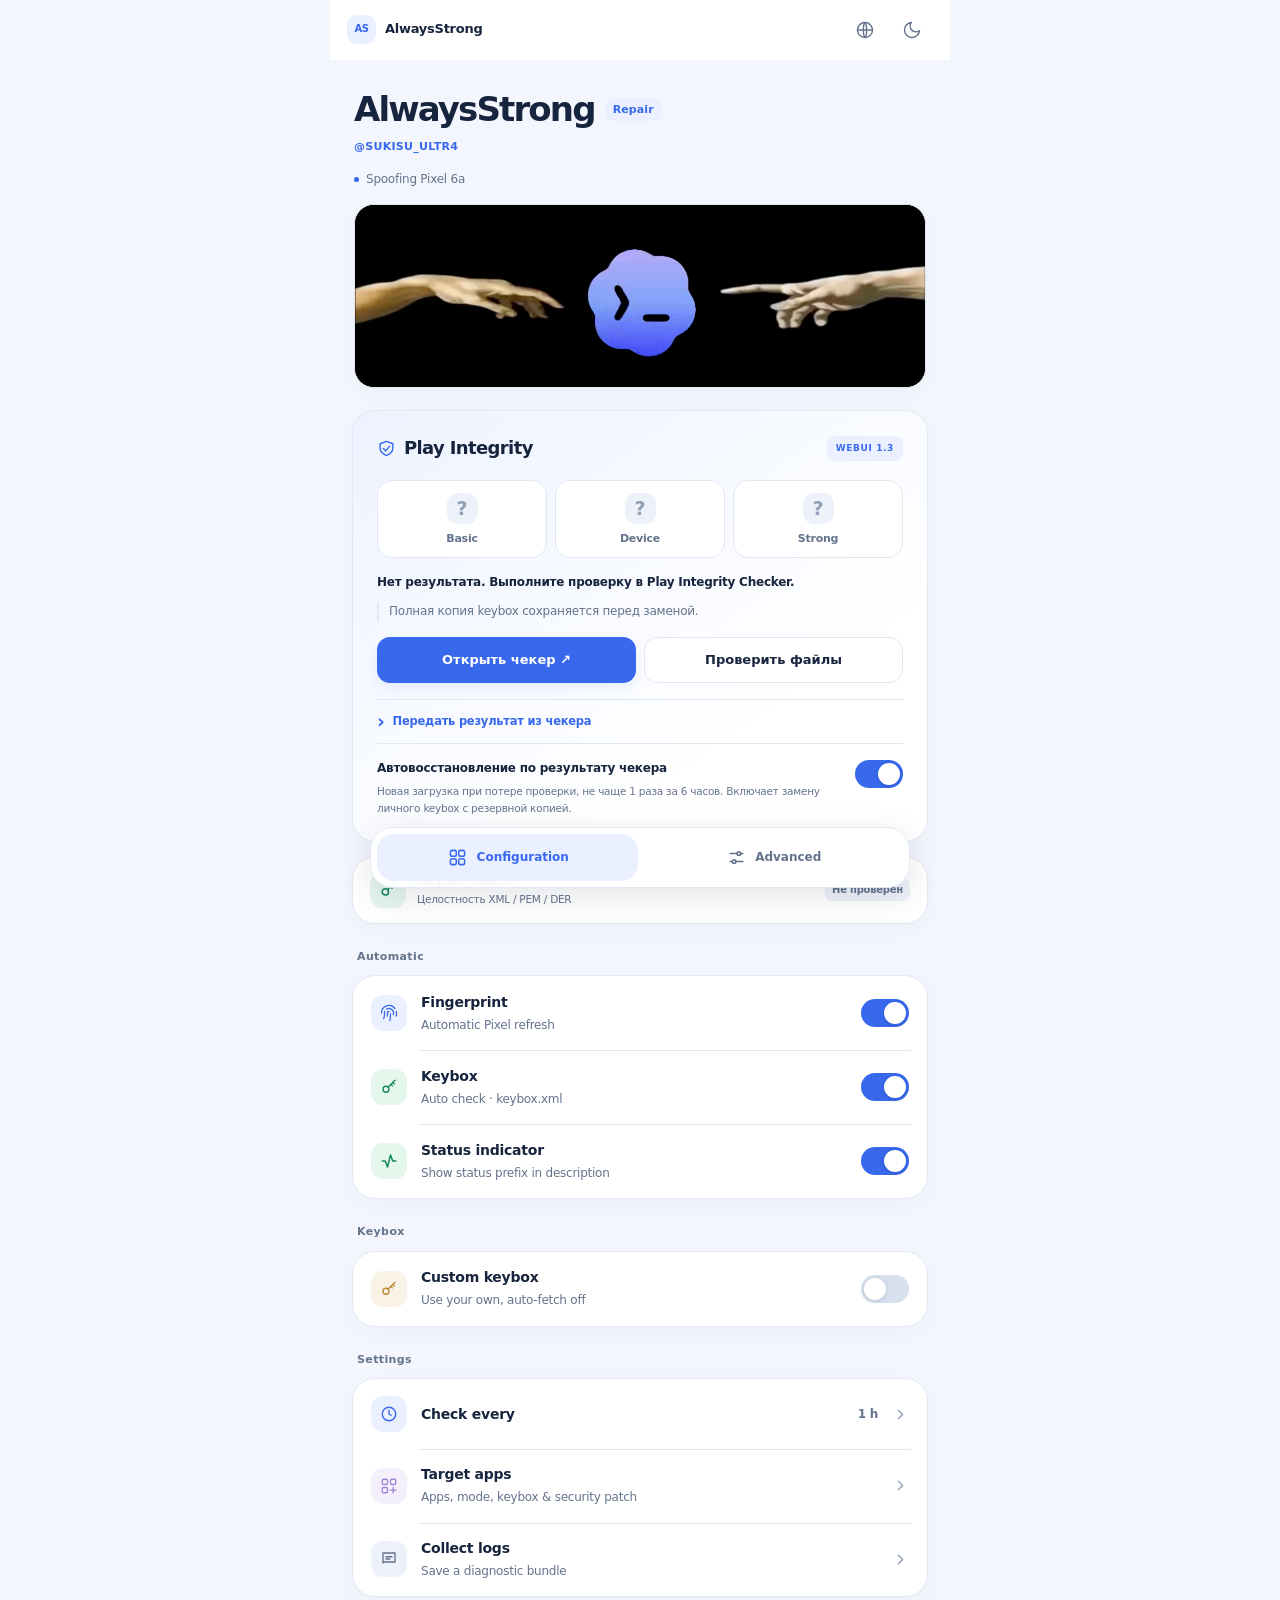
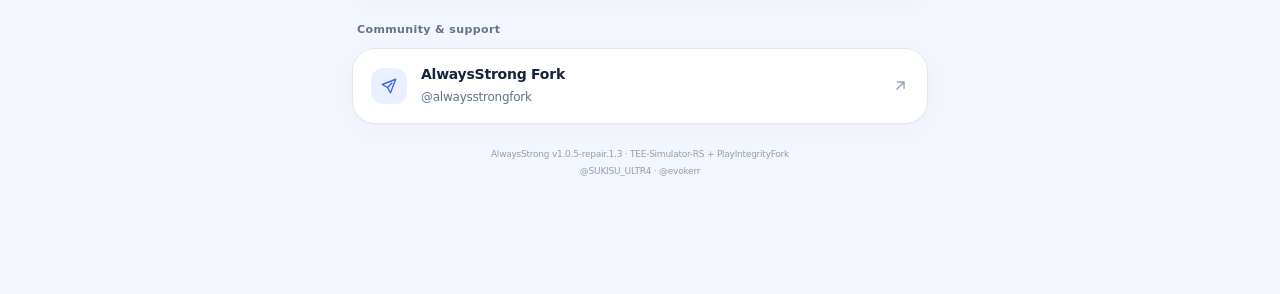
==== module/webroot/index.html @ 0c767e05 "Import AlwaysStrongFork Repair 1.3 sources and add tested Magisk build workflow" ====
<!doctype html>
<html lang="en">
<head>
<meta charset="utf-8">
<meta name="viewport" content="width=device-width,initial-scale=1,viewport-fit=cover">
<meta name="color-scheme" content="dark light">
<title>AlwaysStrong</title>
<link rel="icon" href="data:,">
<meta name="theme-color" content="#0b1120">
<link rel="stylesheet" href="app.css">
</head>
<body>
<div class="app">
  <div class="bar" id="bar">
    <div class="t">AlwaysStrong</div>
    <button class="ib" id="langBtn" aria-label="Language"><svg viewBox="0 0 24 24" fill="none" stroke="currentColor" stroke-width="1.7" stroke-linecap="round" stroke-linejoin="round"><circle cx="12" cy="12" r="9"/><path d="M3 12h18M12 3c2.6 2.7 2.6 15.3 0 18M12 3c-2.6 2.7-2.6 15.3 0 18"/></svg></button>
    <button class="ib" id="themeBtn" aria-label="Theme"><svg id="themeIcon" viewBox="0 0 24 24" fill="none" stroke="currentColor" stroke-width="1.7" stroke-linecap="round" stroke-linejoin="round"><path d="M21 12.8A9 9 0 1 1 11.2 3 7 7 0 0 0 21 12.8z"/></svg></button>
  </div>

  <div class="hero">
    <div class="hero-heading"><div class="hero-title">
      <h1>AlwaysStrong <span class="edition">Repair</span></h1>
      <p class="fork-credit">@SUKISU_ULTR4</p>
    </div></div>
    <p class="sub"><span id="heroState">Spoofing Pixel 6a</span></p>
    <div class="hero-banner">
      <video id="forkBanner" loop muted playsinline preload="metadata" poster="banner.png" aria-label="AlwaysStrong banner"><source src="banner.mp4" type="video/mp4"></video>
      <img class="banner-still" src="banner.png" width="1072" height="576" alt="AlwaysStrong banner">
    </div>
  </div>

  <div class="scroll">

    <section id="pgMain">
      <div class="grp"><div class="card repair-panel">
        <div class="repair-heading"><span class="panel-title"><svg viewBox="0 0 24 24" fill="none" stroke="currentColor" stroke-width="1.8" stroke-linecap="round" stroke-linejoin="round"><path d="m12 3 8 3v6c0 5-8 9-8 9s-8-4-8-9V6Z"/><path d="m8 12 3 3 5-6"/></svg>Play Integrity</span><span class="repair-tag">WEBUI 1.3</span></div>
        <div class="verdict-grid" aria-live="polite">
          <div class="verdict-pill" id="vBasic"><b>?</b>Basic</div>
          <div class="verdict-pill" id="vDevice"><b>?</b>Device</div>
          <div class="verdict-pill" id="vStrong"><b>?</b>Strong</div>
        </div>
        <p class="repair-note" id="verdictInfo">Нет результата. Выполните проверку в Play Integrity Checker.</p>
        <p class="repair-note" id="repairInfo">Полная копия keybox сохраняется перед заменой.</p>
        <div class="repair-actions"><button type="button" id="launchChecker">Открыть чекер ↗</button><button type="button" class="secondary" id="repairLocal">Проверить файлы</button></div>
        <details><summary>Передать результат из чекера</summary>
          <p class="repair-note">После проверки: меню ⋮ → JSON response → Copy JSON. Вставьте свежий ответ ниже. Автоматический экспорт из этого приложения не предусмотрен.</p>
          <textarea id="verdictJson" aria-label="JSON результата Play Integrity" placeholder='{"requestDetails": …, "deviceIntegrity": …}' spellcheck="false" maxlength="65536"></textarea>
          <div class="repair-actions"><button type="button" id="importVerdict">Применить результат</button></div>
        </details>
        <div class="repair-switch"><span>Автовосстановление по результату чекера<small>Новая загрузка при потере проверки, не чаще 1 раза за 6 часов. Включает замену личного keybox с резервной копией.</small></span><label class="sw"><input type="checkbox" id="autoRepairSw" checked><span class="sl"></span></label></div>
      </div></div>

      <div class="grp"><div class="card statusbar">
        <span class="sk"><svg viewBox="0 0 24 24" fill="none" stroke="currentColor" stroke-width="1.9" stroke-linecap="round" stroke-linejoin="round"><circle cx="8" cy="15" r="4"/><path d="M10.8 12.2 20 3"/><path d="m17 6 2 2"/><path d="m14.5 8.5 2 2"/></svg></span>
        <span class="lab"><span data-i="status">Keybox status</span><small>Device verdict not checked</small></span>
        <span class="sp"></span>
        <span class="checks" title="File completeness only. Device verdict not checked.">Not checked</span>
      </div></div>

      <div class="grp"><div class="lbl" data-i="sec_auto">Automatic</div><div class="card">
        <div class="row" data-k="fingerprint pixel refresh">
          <div class="ic blue"><svg viewBox="0 0 24 24" fill="none" stroke="currentColor" stroke-width="1.7" stroke-linecap="round" stroke-linejoin="round"><path d="M2 12a10 10 0 0 1 18-6"/><path d="M5 19.5C5.5 18 6 15 6 12a6 6 0 0 1 .34-2"/><path d="M9 6.8a6 6 0 0 1 9 5.2v2"/><path d="M14 13.1c0 2.4 0 6.4-1 8.9"/><path d="M12 10a2 2 0 0 0-2 2c0 1-.1 2.5-.26 4"/><path d="M21.8 16c.2-2 .13-5.35 0-6"/></svg></div>
          <div class="txt"><div class="h" data-i="fp_t">Fingerprint</div><div class="s" data-i="fp_s">Automatic Pixel refresh</div></div>
          <label class="sw"><input type="checkbox" checked><span class="sl"></span></label>
        </div>
        <div class="row" data-k="keybox auto check">
          <div class="ic teal"><svg viewBox="0 0 24 24" fill="none" stroke="currentColor" stroke-width="1.8" stroke-linecap="round" stroke-linejoin="round"><circle cx="8" cy="15" r="4"/><path d="M10.8 12.2 20 3"/><path d="m17 6 2 2"/><path d="m14.5 8.5 2 2"/></svg></div>
          <div class="txt"><div class="h" data-i="kb_t">Keybox</div><div class="s">Auto check · evokerrkey.xml</div></div>
          <label class="sw"><input type="checkbox" checked><span class="sl"></span></label>
        </div>
        <div class="row" data-k="status indicator prefix">
          <div class="ic green"><svg viewBox="0 0 24 24" fill="none" stroke="currentColor" stroke-width="2" stroke-linecap="round" stroke-linejoin="round"><path d="M3 12h4l3 8 4-16 3 8h4"/></svg></div>
          <div class="txt"><div class="h" data-i="ind_t">Status indicator</div><div class="s" data-i="ind_s">Show status prefix in description</div></div>
          <label class="sw"><input type="checkbox" checked><span class="sl"></span></label>
        </div>
      </div></div>

      <div class="grp"><div class="lbl" data-i="pak_keybox">Keybox</div><div class="card">
        <div class="row" data-k="custom keybox own">
          <div class="ic orange"><svg viewBox="0 0 24 24" fill="none" stroke="currentColor" stroke-width="1.8" stroke-linecap="round" stroke-linejoin="round"><circle cx="8" cy="15" r="4"/><path d="M10.8 12.2 20 3"/><path d="m17 6 2 2"/><path d="m14.5 8.5 2 2"/></svg></div>
          <div class="txt"><div class="h" data-i="ck_t">Custom keybox</div><div class="s" data-i="ck_s">Use your own, auto-fetch off</div></div>
          <label class="sw"><input type="checkbox" id="ckSw"><span class="sl"></span></label>
        </div>
        <div class="row tap" id="ckPick" data-k="select keybox file" data-toast="Pick a keybox file">
          <div class="ic orange"><svg viewBox="0 0 24 24" fill="none" stroke="currentColor" stroke-width="1.8" stroke-linecap="round" stroke-linejoin="round"><path d="M4 7a2 2 0 0 1 2-2h4l2 2h6a2 2 0 0 1 2 2v8a2 2 0 0 1-2 2H6a2 2 0 0 1-2-2z"/></svg></div>
          <div class="txt"><div class="h" data-i="ck_pick">Select keybox file</div><div class="s" data-i="ck_none">No file selected</div></div>
          <button class="rowdel" id="ckDel" hidden aria-label="Remove keybox"><svg viewBox="0 0 24 24" fill="none" stroke="currentColor" stroke-width="1.8" stroke-linecap="round" stroke-linejoin="round"><path d="M4 7h16M10 11v6M14 11v6M6 7l1 13a1 1 0 0 0 1 1h8a1 1 0 0 0 1-1l1-13M9 7V4a1 1 0 0 1 1-1h4a1 1 0 0 1 1 1v3"/></svg></button>
          <span class="chev"><svg viewBox="0 0 24 24" fill="none" stroke="currentColor" stroke-width="2" stroke-linecap="round" stroke-linejoin="round"><path d="m9 6 6 6-6 6"/></svg></span>
        </div>
      </div></div>

      <div class="grp"><div class="lbl" data-i="sec_set">Settings</div><div class="card">
        <div class="row tap" data-k="check every interval" data-toast="Check interval">
          <div class="ic indigo"><svg viewBox="0 0 24 24" fill="none" stroke="currentColor" stroke-width="1.8" stroke-linecap="round" stroke-linejoin="round"><circle cx="12" cy="12" r="9"/><path d="M12 7v5l3 2"/></svg></div>
          <div class="txt"><div class="h" data-i="int_t">Check every</div></div><span class="val">60 min</span>
          <span class="chev"><svg viewBox="0 0 24 24" fill="none" stroke="currentColor" stroke-width="2" stroke-linecap="round" stroke-linejoin="round"><path d="m9 6 6 6-6 6"/></svg></span>
        </div>
        <div class="row tap" id="targetRow" data-k="target apps mode keybox">
          <div class="ic purple"><svg viewBox="0 0 24 24" fill="none" stroke="currentColor" stroke-width="1.8" stroke-linecap="round" stroke-linejoin="round"><rect x="3" y="3" width="7" height="7" rx="1.7"/><rect x="14" y="3" width="7" height="7" rx="1.7"/><rect x="3" y="14" width="7" height="7" rx="1.7"/><path d="M17.5 14v7M14 17.5h7"/></svg></div>
          <div class="txt"><div class="h" data-i="pak_t">Target apps</div><div class="s" data-i="tgt_s">Apps, mode, keybox &amp; security patch</div></div>
          <span class="chev"><svg viewBox="0 0 24 24" fill="none" stroke="currentColor" stroke-width="2" stroke-linecap="round" stroke-linejoin="round"><path d="m9 6 6 6-6 6"/></svg></span>
        </div>
        <div class="row tap" data-k="collect logs diagnostic" data-toast="Collecting logs…">
          <div class="ic slate"><svg viewBox="0 0 24 24" fill="none" stroke="currentColor" stroke-width="1.8" stroke-linecap="round" stroke-linejoin="round"><path d="M4 4h16v12H5.2L4 17.2z"/><path d="M8 9h8M8 12h5"/></svg></div>
          <div class="txt"><div class="h" data-i="logs">Collect logs</div><div class="s" data-i="logs_s">Save a diagnostic bundle</div></div>
          <span class="chev"><svg viewBox="0 0 24 24" fill="none" stroke="currentColor" stroke-width="2" stroke-linecap="round" stroke-linejoin="round"><path d="m9 6 6 6-6 6"/></svg></span>
        </div>
      </div></div>

      <div class="grp"><div class="lbl" data-i="sec_comm">Community &amp; support</div><div class="card">
        <a class="row tap linkrow" href="https://t.me/alwaysstrongfork" target="_blank" rel="noopener">
          <span class="ic blue"><svg viewBox="0 0 24 24" fill="none" stroke="currentColor" stroke-width="1.8" stroke-linecap="round" stroke-linejoin="round"><path d="m21 3-7 18-4-7-7-4Z"/><path d="m10 14 6-6"/></svg></span>
          <div class="txt"><div class="h">AlwaysStrong Fork</div><div class="s">@alwaysstrongfork</div></div>
          <span class="ext"><svg viewBox="0 0 24 24" fill="none" stroke="currentColor" stroke-width="2" stroke-linecap="round" stroke-linejoin="round"><path d="M7 17 17 7M8 7h9v9"/></svg></span>
        </a>
      </div></div>

      <div class="note fork-footer">AlwaysStrong v1.0.5-repair.1.3 · TEE-Simulator-RS + PlayIntegrityFork<br>@SUKISU_ULTR4 · @evokerr</div>
    </section>

    <section id="pgAdv" hidden>
      <div class="note adv-note" data-i="adv_note">For edge cases, the defaults are what pass STRONG. Leave them unless an app needs it.</div>

      <div class="grp"><div class="lbl" data-i="sec_fpsrc">Fingerprint source</div><div class="card">
        <div class="row tap" data-k="import fingerprint pif json prop" data-toast="Import pif.json / pif.prop">
          <div class="ic teal"><svg viewBox="0 0 24 24" fill="none" stroke="currentColor" stroke-width="1.8" stroke-linecap="round" stroke-linejoin="round"><path d="M12 3v12"/><path d="m8 11 4 4 4-4"/><path d="M5 21h14"/></svg></div>
          <div class="txt"><div class="h" data-i="imp_t">Import fingerprint</div><div class="s" data-i="imp_s">Load a pif.json or pif.prop file</div></div>
          <button class="rowdel" id="impDel" hidden aria-label="Remove fingerprint"><svg viewBox="0 0 24 24" fill="none" stroke="currentColor" stroke-width="1.8" stroke-linecap="round" stroke-linejoin="round"><path d="M4 7h16M10 11v6M14 11v6M6 7l1 13a1 1 0 0 0 1 1h8a1 1 0 0 0 1-1l1-13M9 7V4a1 1 0 0 1 1-1h4a1 1 0 0 1 1 1v3"/></svg></button>
          <span class="chev"><svg viewBox="0 0 24 24" fill="none" stroke="currentColor" stroke-width="2" stroke-linecap="round" stroke-linejoin="round"><path d="m9 6 6 6-6 6"/></svg></span>
        </div>
        <div class="row tap" id="betaHead" data-k="beta fingerprints pixel">
          <div class="ic indigo"><svg viewBox="0 0 24 24" fill="none" stroke="currentColor" stroke-width="1.8" stroke-linecap="round" stroke-linejoin="round"><path d="m12 2 2.6 5.3 5.9.9-4.2 4.1 1 5.9L12 21.5 6.7 18.2l1-5.9L3.5 8.2l5.9-.9z"/></svg></div>
          <div class="txt"><div class="h" data-i="beta_t">Beta fingerprints</div><div class="s" data-i="beta_s">Only Pixel 6a (bluejay) passes STRONG</div></div>
          <span class="chev rot"><svg viewBox="0 0 24 24" fill="none" stroke="currentColor" stroke-width="2" stroke-linecap="round" stroke-linejoin="round"><path d="m6 9 6 6 6-6"/></svg></span>
        </div>
        <div class="acc" id="betaAcc">
          <div class="beta sel" data-c="bluejay"><div class="bn"><div class="m">Pixel 6a</div><div class="c">bluejay · Android 12</div></div><span class="badge">STRONG</span><span class="ck"><svg viewBox="0 0 24 24" fill="none" stroke="currentColor" stroke-width="2.4" stroke-linecap="round" stroke-linejoin="round"><path d="m5 12 5 5L20 7"/></svg></span></div>
          <div class="beta" data-c="oriole"><div class="bn"><div class="m">Pixel 6</div><div class="c">oriole · Android 12</div></div><span class="ck"><svg viewBox="0 0 24 24" fill="none" stroke="currentColor" stroke-width="2.4" stroke-linecap="round" stroke-linejoin="round"><path d="m5 12 5 5L20 7"/></svg></span></div>
          <div class="beta" data-c="raven"><div class="bn"><div class="m">Pixel 6 Pro</div><div class="c">raven · Android 12</div></div><span class="ck"><svg viewBox="0 0 24 24" fill="none" stroke="currentColor" stroke-width="2.4" stroke-linecap="round" stroke-linejoin="round"><path d="m5 12 5 5L20 7"/></svg></span></div>
          <div class="beta" data-c="husky"><div class="bn"><div class="m">Pixel 8 Pro</div><div class="c">husky · Android 14</div></div><span class="ck"><svg viewBox="0 0 24 24" fill="none" stroke="currentColor" stroke-width="2.4" stroke-linecap="round" stroke-linejoin="round"><path d="m5 12 5 5L20 7"/></svg></span></div>
          <div class="beta" data-c="komodo"><div class="bn"><div class="m">Pixel 9 Pro XL</div><div class="c">komodo · Android 14</div></div><span class="ck"><svg viewBox="0 0 24 24" fill="none" stroke="currentColor" stroke-width="2.4" stroke-linecap="round" stroke-linejoin="round"><path d="m5 12 5 5L20 7"/></svg></span></div>
        </div>
      </div></div>

      <div class="grp" id="spoofGrp"><div class="lbl" data-i="spoofvars">Spoof variables</div><div class="card" id="spoofCard">
        <div class="flag" data-k="spoofbuild"><code>spoofBuild</code><label class="sw"><input type="checkbox" checked><span class="sl"></span></label></div>
        <div class="flag" data-k="spoofprops"><code>spoofProps</code><label class="sw"><input type="checkbox" checked><span class="sl"></span></label></div>
        <div class="flag" data-k="spoofprovider"><code>spoofProvider</code><label class="sw"><input type="checkbox"><span class="sl"></span></label></div>
        <div class="flag" data-k="spoofvendingfinger"><code>spoofVendingFinger</code><label class="sw"><input type="checkbox"><span class="sl"></span></label></div>
        <div class="flag" data-k="spoofsignature"><code>spoofSignature</code><label class="sw"><input type="checkbox"><span class="sl"></span></label></div>
        <div class="flag" data-k="spoofvendingsdk"><code>spoofVendingSdk</code><label class="sw"><input type="checkbox"><span class="sl"></span></label></div>
      </div></div>

      <div class="grp"><div class="lbl">ROM</div><div class="card">
        <div class="row" data-k="block rom spoof pixelprops pihooks">
          <div class="ic red"><svg viewBox="0 0 24 24" fill="none" stroke="currentColor" stroke-width="1.8" stroke-linecap="round" stroke-linejoin="round"><path d="M12 3 4 6v6c0 4.5 3.5 8.5 8 9 4.5-.5 8-4.5 8-9V6z"/><path d="m4 4 16 16"/></svg></div>
          <div class="txt"><div class="h" data-i="rs_t">Block ROM spoof</div><div class="s" data-i="rs_s">Disable PixelProps / pihooks engines</div></div>
          <label class="sw"><input type="checkbox" checked><span class="sl"></span></label>
        </div>
        <div class="row" data-k="hide rom identity version">
          <div class="ic orange"><svg viewBox="0 0 24 24" fill="none" stroke="currentColor" stroke-width="1.8" stroke-linecap="round" stroke-linejoin="round"><path d="M2 12s3.5-7 10-7 10 7 10 7-3.5 7-10 7S2 12 2 12z"/><path d="m4 4 16 16"/></svg></div>
          <div class="txt"><div class="h" data-i="hrm_t">Hide ROM identity</div><div class="s" data-i="hrm_s">Also hides ROM version &amp; fast-charge toggle</div></div>
          <label class="sw"><input type="checkbox"><span class="sl"></span></label>
        </div>
      </div></div>

      <div class="grp"><div class="lbl" data-i="sec_target">Targeting</div><div class="card">
        <div class="row" data-k="auto targeting target list">
          <div class="ic blue"><svg viewBox="0 0 24 24" fill="none" stroke="currentColor" stroke-width="1.8" stroke-linecap="round" stroke-linejoin="round"><circle cx="12" cy="12" r="8"/><circle cx="12" cy="12" r="3"/><path d="M12 1.5v3M12 19.5v3M1.5 12h3M19.5 12h3"/></svg></div>
          <div class="txt"><div class="h" data-i="at_t">Auto targeting</div><div class="s" data-i="at_s">Add newly installed apps to the target list automatically</div></div>
          <label class="sw"><input type="checkbox" checked><span class="sl"></span></label>
        </div>
      </div></div>

      <div class="grp"><div class="lbl" data-i="rst">Reset</div><div class="card">
        <div class="row tap" data-k="reset defaults" data-toast="Reset to defaults?">
          <div class="ic red"><svg viewBox="0 0 24 24" fill="none" stroke="currentColor" stroke-width="1.8" stroke-linecap="round" stroke-linejoin="round"><path d="M3 12a9 9 0 1 0 3-6.7L3 8"/><path d="M3 4v4h4"/></svg></div>
          <div class="txt"><div class="h text-danger" data-i="rst_t">Reset to defaults</div><div class="s" data-i="rst_s">Put every setting back</div></div>
          <span class="chev"><svg viewBox="0 0 24 24" fill="none" stroke="currentColor" stroke-width="2" stroke-linecap="round" stroke-linejoin="round"><path d="m9 6 6 6-6 6"/></svg></span>
        </div>
      </div></div>
    </section>
  </div>

  <nav class="nav"><div class="in">
    <button class="tab on" data-pg="pgMain" data-sub="Spoofing Pixel 6a">
      <span class="pic"><svg viewBox="0 0 24 24" fill="none" stroke="currentColor" stroke-width="1.9" stroke-linecap="round" stroke-linejoin="round"><rect x="3" y="3" width="7.5" height="7.5" rx="2.3"/><rect x="13.5" y="3" width="7.5" height="7.5" rx="2.3"/><rect x="3" y="13.5" width="7.5" height="7.5" rx="2.3"/><rect x="13.5" y="13.5" width="7.5" height="7.5" rx="2.3"/></svg></span>
      <span class="lb" data-i="tab_main">Configuration</span></button>
    <button class="tab" data-pg="pgAdv" data-sub="Edge cases, defaults already pass">
      <span class="pic"><svg viewBox="0 0 24 24" fill="none" stroke="currentColor" stroke-width="1.9" stroke-linecap="round" stroke-linejoin="round"><path d="M4 7h9M17 7h3M4 17h3M11 17h9"/><circle cx="15" cy="7" r="2.3"/><circle cx="9" cy="17" r="2.3"/></svg></span>
      <span class="lb" data-i="tab_adv">Advanced</span></button>
  </div></nav>

  <!-- Language picker -->
  <div class="modal" id="langModal" hidden>
    <div class="dialog">
      <div class="dhead"><div class="dt" data-i="lang_title">Language</div><button class="ib" id="langClose" aria-label="Close"><svg viewBox="0 0 24 24" fill="none" stroke="currentColor" stroke-width="2" stroke-linecap="round" stroke-linejoin="round"><path d="M6 6 18 18M18 6 6 18"/></svg></button></div>
      <div class="dbody"><div class="applist" id="langList"></div></div>
    </div>
  </div>

  <!-- Target apps popup -->
  <div class="modal" id="appsModal" hidden>
    <div class="dialog">
      <div class="dhead">
        <div class="dt" data-i="pak_t">Target apps</div>
        <button class="ib" id="kebab" aria-label="More"><svg viewBox="0 0 24 24" fill="currentColor"><circle cx="12" cy="5" r="2"/><circle cx="12" cy="12" r="2"/><circle cx="12" cy="19" r="2"/></svg></button>
        <button class="ib" id="appsClose" aria-label="Close"><svg viewBox="0 0 24 24" fill="none" stroke="currentColor" stroke-width="2" stroke-linecap="round" stroke-linejoin="round"><path d="M6 6 18 18M18 6 6 18"/></svg></button>
        <div class="menu" id="appsMenu" hidden>
          <button data-m="patch"><svg viewBox="0 0 24 24" fill="none" stroke="currentColor" stroke-width="1.8" stroke-linecap="round" stroke-linejoin="round"><path d="M12 3 4 6v6c0 4.5 3.5 8.5 8 9 4.5-.5 8-4.5 8-9V6z"/><path d="m9 12 2 2 4-4"/></svg><span data-i="patch">Security patch</span></button>
          <button data-m="all"><svg viewBox="0 0 24 24" fill="none" stroke="currentColor" stroke-width="1.8" stroke-linecap="round" stroke-linejoin="round"><path d="m5 12 5 5L20 7"/></svg><span data-i="pak_selall">Select all</span></button>
          <button data-m="unnec"><svg viewBox="0 0 24 24" fill="none" stroke="currentColor" stroke-width="1.8" stroke-linecap="round" stroke-linejoin="round"><path d="M18 6 6 18M6 6l12 12"/></svg><span data-i="pak_unnec">Deselect unnecessary</span></button>
          <button data-m="add"><svg viewBox="0 0 24 24" fill="none" stroke="currentColor" stroke-width="1.8" stroke-linecap="round" stroke-linejoin="round"><path d="M12 5v14M5 12h14"/></svg><span data-i="pak_add">Add package</span></button>
        </div>
      </div>
      <div class="dbody">
        <div class="search"><svg viewBox="0 0 24 24" fill="none" stroke="currentColor" stroke-width="2" stroke-linecap="round" stroke-linejoin="round"><circle cx="11" cy="11" r="7"/><path d="m21 21-4-4"/></svg><input id="appq" type="text" placeholder="Search apps" data-iph="pak_search"></div>
        <div class="applist" id="appsList"><div class="card">
          <div class="appitem on"><span class="appav">G</span><span class="an"><span class="n">Google Play Services</span><span class="p">com.google.android.gms</span></span><span class="cb"><svg viewBox="0 0 24 24" fill="none" stroke="currentColor" stroke-width="3" stroke-linecap="round" stroke-linejoin="round"><path d="m5 12 5 5L20 7"/></svg></span></div>
          <div class="appitem on"><span class="appav">P</span><span class="an"><span class="n">Play Store</span><span class="p">com.android.vending</span></span><span class="cb"><svg viewBox="0 0 24 24" fill="none" stroke="currentColor" stroke-width="3" stroke-linecap="round" stroke-linejoin="round"><path d="m5 12 5 5L20 7"/></svg></span></div>
          <div class="appitem on"><span class="appav">F</span><span class="an"><span class="n">Services Framework</span><span class="p">com.google.android.gsf</span></span><span class="cb"><svg viewBox="0 0 24 24" fill="none" stroke="currentColor" stroke-width="3" stroke-linecap="round" stroke-linejoin="round"><path d="m5 12 5 5L20 7"/></svg></span></div>
          <div class="appitem"><span class="appav">W</span><span class="an"><span class="n">Wallet</span><span class="p">com.google.android.apps.walletnfcrel</span></span><span class="cb"><svg viewBox="0 0 24 24" fill="none" stroke="currentColor" stroke-width="3" stroke-linecap="round" stroke-linejoin="round"><path d="m5 12 5 5L20 7"/></svg></span></div>
          <div class="appitem"><span class="appav">B</span><span class="an"><span class="n">Banking</span><span class="p">com.bank.mobile</span></span><span class="cb"><svg viewBox="0 0 24 24" fill="none" stroke="currentColor" stroke-width="3" stroke-linecap="round" stroke-linejoin="round"><path d="m5 12 5 5L20 7"/></svg></span></div>
          <div class="appitem"><span class="appav">N</span><span class="an"><span class="n">Netflix</span><span class="p">com.netflix.mediaclient</span></span><span class="cb"><svg viewBox="0 0 24 24" fill="none" stroke="currentColor" stroke-width="3" stroke-linecap="round" stroke-linejoin="round"><path d="m5 12 5 5L20 7"/></svg></span></div>
        </div></div>
      </div>
    </div>
  </div>

  <!-- Security patch popup (centred) -->
  <div class="modal" id="patchModal" hidden>
    <div class="dialog">
      <div class="dhead"><div class="dt" data-i="patch">Security patch</div><button class="ib" id="patchClose" aria-label="Close"><svg viewBox="0 0 24 24" fill="none" stroke="currentColor" stroke-width="2" stroke-linecap="round" stroke-linejoin="round"><path d="M6 6 18 18M18 6 6 18"/></svg></button></div>
      <div class="dbody">
        <p class="sd" data-i="patch_desc">The attested patch follows the fingerprint. Override a partition only if an app needs it.</p>
        <div class="srow"><div class="nm"><span data-i="spp_t">Spoof security patch</span><small data-i="spp_s2">Match attestation to the fingerprint</small></div><label class="sw"><input type="checkbox" checked><span class="sl"></span></label></div>
        <div class="srow"><div class="nm" data-i="psys_t">System</div><input class="inp" value="2026-09-05" inputmode="numeric"></div>
        <div class="srow"><div class="nm" data-i="pven_t">Vendor</div><input class="inp" value="2026-09-05" inputmode="numeric"></div>
        <div class="srow"><div class="nm" data-i="pboot_t">Boot</div><input class="inp" value="2026-09-05" inputmode="numeric"></div>
        <div class="srow dialog-actions"><button class="pill" id="patchFill" data-i="patch_fill">Fill from fingerprint</button><button class="pill solid" id="patchDone" data-i="done">Done</button></div>
      </div>
    </div>
  </div>

  <!-- Per-app config (long-press a target app): attestation mode + keybox -->
  <div class="modal" id="cfgModal" hidden>
    <div class="dialog">
      <div class="dhead"><div class="dt" id="cfgName">App</div><button class="ib" id="cfgClose" aria-label="Close"><svg viewBox="0 0 24 24" fill="none" stroke="currentColor" stroke-width="2" stroke-linecap="round" stroke-linejoin="round"><path d="M6 6 18 18M18 6 6 18"/></svg></button></div>
      <div class="dbody">
        <p class="sd" id="cfgPkg">com.example</p>
        <div class="applbl" data-i="cfg_mode">Attestation mode</div>
        <div class="applist"><div class="card" id="cfgModes">
          <div class="appitem" data-m="auto"><span class="appav">A</span><span class="an"><span class="n" data-i="pak_auto">Automatic</span><span class="p" data-i="cfg_auto_s">Let the keystore decide</span></span><span class="cb"><svg viewBox="0 0 24 24" fill="none" stroke="currentColor" stroke-width="3" stroke-linecap="round" stroke-linejoin="round"><path d="m5 12 5 5L20 7"/></svg></span></div>
          <div class="appitem" data-m="gen"><span class="appav">!</span><span class="an"><span class="n" data-i="pak_gen">Generate</span><span class="p" data-i="cfg_gen_s">Build the whole certificate chain</span></span><span class="cb"><svg viewBox="0 0 24 24" fill="none" stroke="currentColor" stroke-width="3" stroke-linecap="round" stroke-linejoin="round"><path d="m5 12 5 5L20 7"/></svg></span></div>
          <div class="appitem" data-m="hack"><span class="appav">?</span><span class="an"><span class="n" data-i="pak_hack">Hack leaf</span><span class="p" data-i="cfg_hack_s">Patch only the leaf certificate</span></span><span class="cb"><svg viewBox="0 0 24 24" fill="none" stroke="currentColor" stroke-width="3" stroke-linecap="round" stroke-linejoin="round"><path d="m5 12 5 5L20 7"/></svg></span></div>
        </div></div>
        <div class="applbl" data-i="pak_keybox">Keybox</div>
        <div class="applist"><div class="card">
          <div class="row tap" id="cfgKbRow"><div class="ic teal"><svg viewBox="0 0 24 24" fill="none" stroke="currentColor" stroke-width="1.8" stroke-linecap="round" stroke-linejoin="round"><circle cx="8" cy="15" r="4"/><path d="M10.8 12.2 20 3"/><path d="m17 6 2 2"/><path d="m14.5 8.5 2 2"/></svg></div><div class="txt"><div class="h" data-i="kb_t">Keybox</div></div><span class="val" id="cfgKbName" data-i="cfg_default">Default</span><span class="chev"><svg viewBox="0 0 24 24" fill="none" stroke="currentColor" stroke-width="2" stroke-linecap="round" stroke-linejoin="round"><path d="m9 6 6 6-6 6"/></svg></span></div>
        </div></div>
        <div class="srow dialog-actions"><button class="pill solid" id="cfgApply" data-i="pak_apply">Apply</button></div>
      </div>
    </div>
  </div>

  <!-- Keybox picker -->
  <div class="modal" id="kbpModal" hidden>
    <div class="dialog">
      <div class="dhead"><div class="dt" data-i="pak_keybox">Keybox</div><button class="ib" id="kbpClose" aria-label="Close"><svg viewBox="0 0 24 24" fill="none" stroke="currentColor" stroke-width="2" stroke-linecap="round" stroke-linejoin="round"><path d="M6 6 18 18M18 6 6 18"/></svg></button></div>
      <div class="dbody">
        <div class="applist" id="kbpList"></div>
        <div class="srow dialog-actions"><button class="pill" id="kbpCancel" data-i="fm_cancel">Cancel</button><button class="pill solid" id="kbpOk" data-i="kbp_sel">Select</button></div>
      </div>
    </div>
  </div>

  <!-- Check interval editor -->
  <div class="modal" id="ivModal" hidden>
    <div class="dialog">
      <div class="dhead"><div class="dt" data-i="iv_title">Check interval</div><button class="ib" id="ivClose" aria-label="Close"><svg viewBox="0 0 24 24" fill="none" stroke="currentColor" stroke-width="2" stroke-linecap="round" stroke-linejoin="round"><path d="M6 6 18 18M18 6 6 18"/></svg></button></div>
      <div class="dbody">
        <p class="sd" data-i="iv_desc">How often AlwaysStrong re-checks the keybox and fingerprint.</p>
        <div id="ivPresets">
          <button class="pill" data-min="15">15 min</button>
          <button class="pill" data-min="30">30 min</button>
          <button class="pill" data-min="60">1 h</button>
          <button class="pill" data-min="180">3 h</button>
          <button class="pill" data-min="360">6 h</button>
          <button class="pill" data-min="720">12 h</button>
        </div>
        <div class="srow"><div class="nm" data-i="iv_min">Minutes</div><input class="inp" id="ivInput" inputmode="numeric" value="60"></div>
        <div class="srow dialog-actions"><button class="pill solid" id="ivDone" data-i="done">Done</button></div>
      </div>
    </div>
  </div>

  <!-- Add custom package -->
  <div class="modal" id="pkgModal" hidden>
    <div class="dialog">
      <div class="dhead"><div class="dt" data-i="pak_add">Add package</div><button class="ib" id="pkgClose" aria-label="Close"><svg viewBox="0 0 24 24" fill="none" stroke="currentColor" stroke-width="2" stroke-linecap="round" stroke-linejoin="round"><path d="M6 6 18 18M18 6 6 18"/></svg></button></div>
      <div class="dbody">
        <p class="sd" data-i="pkg_desc">Add a package that isn't listed, by its application id.</p>
        <div class="search"><svg viewBox="0 0 24 24" fill="none" stroke="currentColor" stroke-width="2" stroke-linecap="round" stroke-linejoin="round"><circle cx="11" cy="11" r="7"/><path d="m21 21-4-4"/></svg><input id="pkgInput" type="text" placeholder="com.example.app" autocapitalize="off" autocomplete="off" spellcheck="false"></div>
        <div class="srow dialog-actions"><button class="pill" id="pkgCancel" data-i="fm_cancel">Cancel</button><button class="pill solid" id="pkgOk" data-i="add">Add</button></div>
      </div>
    </div>
  </div>

  <!-- Reset confirmation -->
  <div class="modal" id="rstModal" hidden>
    <div class="dialog">
      <div class="dhead"><div class="dt" data-i="rst_t">Reset to defaults</div><button class="ib" id="rstClose" aria-label="Close"><svg viewBox="0 0 24 24" fill="none" stroke="currentColor" stroke-width="2" stroke-linecap="round" stroke-linejoin="round"><path d="M6 6 18 18M18 6 6 18"/></svg></button></div>
      <div class="dbody">
        <p class="sd" data-i="rst_body">Every toggle, spoof variable, the check interval and custom packages go back to the fresh-install defaults, and the fetched fingerprint replaces an imported one. Your keybox and per-app keybox assignments are kept. Action then runs again.</p>
        <div class="srow dialog-actions"><button class="pill" id="rstCancel" data-i="fm_cancel">Cancel</button><button class="pill danger" id="rstOk" data-i="rst_ok">Reset</button></div>
      </div>
    </div>
  </div>

  <!-- File picker (keybox / fingerprint import) -->
  <div class="modal" id="fmModal" hidden>
    <div class="dialog">
      <div class="dhead">
        <button class="ib" id="fmUp" aria-label="Back"><svg viewBox="0 0 24 24" fill="none" stroke="currentColor" stroke-width="2.2" stroke-linecap="round" stroke-linejoin="round"><path d="m15 18-6-6 6-6"/></svg></button>
        <div class="dt" id="fmTitle" data-i="fm_title">Select file</div>
        <button class="ib" id="fmSortBtn" aria-label="Sort"><svg id="fmSortIco" viewBox="0 0 24 24" fill="none" stroke="currentColor" stroke-width="2" stroke-linecap="round" stroke-linejoin="round"></svg></button>
        <button class="ib" id="fmFilterBtn" aria-label="Filter"><svg id="fmFilterIco" viewBox="0 0 24 24" fill="none" stroke="currentColor" stroke-width="2" stroke-linecap="round" stroke-linejoin="round"><path d="M3 5h18l-7 8v6l-4-2v-4z"/></svg></button>
        <button class="ib" id="fmClose" aria-label="Close"><svg viewBox="0 0 24 24" fill="none" stroke="currentColor" stroke-width="2" stroke-linecap="round" stroke-linejoin="round"><path d="M6 6 18 18M18 6 6 18"/></svg></button>
        <div class="menu" id="fmSortMenu" hidden>
          <button data-k="name"><span data-i="fm_s_name" class="flex-label">Name</span><span class="fmdir"></span></button>
          <button data-k="date"><span data-i="fm_s_date" class="flex-label">Date</span><span class="fmdir"></span></button>
          <button data-k="size"><span data-i="fm_s_size" class="flex-label">Size</span><span class="fmdir"></span></button>
          <button data-k="type"><span data-i="fm_s_type" class="flex-label">Type</span><span class="fmdir"></span></button>
        </div>
        <div class="menu" id="fmFilterMenu" hidden>
          <button data-f="ext"><svg viewBox="0 0 24 24" fill="none" stroke="currentColor" stroke-width="1.8" stroke-linecap="round" stroke-linejoin="round"><path d="M3 5h18l-7 8v6l-4-2v-4z"/></svg><span id="fmFLbl" class="flex-label">.xml</span><span class="fmck"></span></button>
          <button data-f="all"><svg viewBox="0 0 24 24" fill="none" stroke="currentColor" stroke-width="1.8" stroke-linecap="round" stroke-linejoin="round"><path d="M4 6h16M4 12h16M4 18h16"/></svg><span data-i="fm_all" class="flex-label">All files</span><span class="fmck"></span></button>
        </div>
      </div>
      <div class="dbody">
        <div id="fmPath"></div>
        <div class="applist" id="fmList"></div>
      </div>
    </div>
  </div>

  <div class="toast" id="toast"></div>
</div>

<script>try{ var _app=document.querySelector(".app"); if(_app) requestAnimationFrame(function(){ _app.classList.add("ready"); }); }catch(e){}</script>
<script defer src="main.js"></script>
</body>
</html>
---- module/webroot/app.css ----
/* AlwaysStrong Fork WebUI 1.3. Local assets, flexible layouts, reduced motion. */
:root{
  --bg:#f3f6fc;--card:#ffffff;--field:#edf2fa;--press:#315eea0b;
  --ink:#17243d;--sub:#64738c;--faint:#91a0b6;--line:#e2e8f3;
  --accent:#3869ed;--a-soft:#eaf0ff;--good:#16865f;--good-soft:#e5f6ed;
  --danger:#d84f64;--danger-soft:#fcebf0;--track:#d7e0ee;--thumb:#fff;
  --nav:#ffffffed;--sh:0 5px 24px #243c6a07,0 1px 3px #243c6a04;
  --panel:linear-gradient(145deg,#edf3ff 0%,#ffffff 72%);
  --ease:cubic-bezier(.22,.8,.25,1);color-scheme:light;
}
@media(prefers-color-scheme:dark){:root:not([data-theme="light"]){
  --bg:#0b1120;--card:#141e30;--field:#1d2a40;--press:#8daeff12;
  --ink:#eef3ff;--sub:#a0afc7;--faint:#6e809d;--line:#26344c;
  --accent:#91afff;--a-soft:#26375a;--good:#6bdbb0;--good-soft:#173c34;
  --danger:#ff8d9f;--danger-soft:#462638;--track:#34435c;--thumb:#f8fbff;
  --nav:#121d30ee;--sh:0 8px 28px #03091622,0 1px 2px #03091618;
  --panel:linear-gradient(145deg,#1b2c4d 0%,#141e30 78%);color-scheme:dark;
}}
:root[data-theme="dark"]{
  --bg:#0b1120;--card:#141e30;--field:#1d2a40;--press:#8daeff12;
  --ink:#eef3ff;--sub:#a0afc7;--faint:#6e809d;--line:#26344c;
  --accent:#91afff;--a-soft:#26375a;--good:#6bdbb0;--good-soft:#173c34;
  --danger:#ff8d9f;--danger-soft:#462638;--track:#34435c;--thumb:#f8fbff;
  --nav:#121d30ee;--sh:0 8px 28px #03091622,0 1px 2px #03091618;
  --panel:linear-gradient(145deg,#1b2c4d 0%,#141e30 78%);color-scheme:dark;
}
*{box-sizing:border-box;-webkit-tap-highlight-color:transparent}
[hidden]{display:none!important}
html{min-width:0;scroll-padding-top:76px;scroll-padding-bottom:112px}
html.modal-open{overflow:hidden}
body{margin:0;background:var(--bg);color:var(--ink);font-family:system-ui,-apple-system,"Segoe UI",Roboto,sans-serif;letter-spacing:-.015em;line-height:1.45;-webkit-font-smoothing:antialiased;text-rendering:optimizeLegibility;-webkit-user-select:none;user-select:none}
button,input,textarea{font:inherit}button,a,input,textarea,summary{-webkit-tap-highlight-color:transparent}
button{touch-action:manipulation}button:disabled{opacity:.5;cursor:wait}
button:focus-visible,a:focus-visible,summary:focus-visible,.sw input:focus-visible+.sl{outline:3px solid var(--accent);outline-offset:4px}
input,textarea{-webkit-user-select:text;user-select:text}svg{display:block;flex-shrink:0}
.app{width:100%;max-width:620px;margin:0 auto;min-height:100vh;min-height:100dvh;padding-left:env(safe-area-inset-left,0px);padding-right:env(safe-area-inset-right,0px)}
.bar{position:sticky;top:0;z-index:30;display:flex;align-items:center;gap:5px;min-height:60px;padding:5px 17px;padding-top:calc(5px + env(safe-area-inset-top,0px));background:var(--nav);border-bottom:1px solid transparent;transition:border-color .24s,box-shadow .24s}
@supports(backdrop-filter:blur(12px)){.bar,.nav{backdrop-filter:blur(16px);-webkit-backdrop-filter:blur(16px)}}
.bar.stuck{border-color:var(--line);box-shadow:0 5px 18px #17253e06}
.bar .t{display:flex;align-items:center;gap:9px;flex:1;min-width:0;font-size:13px;font-weight:750;white-space:nowrap;overflow:hidden;text-overflow:ellipsis;letter-spacing:-.02em}
.bar .t:before{content:"AS";display:grid;place-items:center;width:29px;height:29px;border-radius:10px;color:var(--accent);background:var(--a-soft);font-size:10px;font-weight:800;letter-spacing:-.04em;flex-shrink:0}
.ib{width:42px;height:42px;border:1px solid transparent;background:transparent;color:var(--sub);border-radius:14px;display:grid;place-items:center;cursor:pointer;flex-shrink:0;transition:background .18s,transform .22s var(--ease),color .18s}
.ib svg{width:20px;height:20px}.ib:active{background:var(--a-soft);color:var(--accent);transform:scale(.91)}
.hero{padding:25px 22px 12px}
.hero-heading{display:flex;flex-wrap:wrap;align-items:flex-start;justify-content:space-between;gap:10px 14px}
.hero-title{flex:1;min-width:0}
.hero h1{display:flex;flex-wrap:wrap;align-items:center;gap:7px 10px;margin:0;font-size:30px;font-size:clamp(26px,7.8vw,34px);line-height:1.16;font-weight:800;letter-spacing:-.055em;overflow-wrap:anywhere}
.hero h1 .edition{display:inline-flex;padding:5px 8px;border-radius:9px;background:var(--a-soft);font-size:11px;letter-spacing:.01em;line-height:1.2;font-weight:750;color:var(--accent)}
.fork-credit{display:inline-flex;max-width:100%;margin:10px 0 0;color:var(--accent);font-size:11px;letter-spacing:.025em;font-weight:700;overflow-wrap:anywhere}
.hero .sub{display:flex;align-items:flex-start;gap:7px;margin:13px 0 15px;color:var(--sub);font-size:12px;line-height:1.6;overflow-wrap:anywhere}
.hero .sub:before{content:"";margin-top:7px;width:5px;height:5px;border-radius:50%;background:var(--accent);flex-shrink:0}
.hero-banner{position:relative;height:126px;aspect-ratio:2.8;background:#000;border:1px solid var(--line);border-radius:20px;overflow:hidden;box-shadow:var(--sh)}
@supports(aspect-ratio:2.8){.hero-banner{height:auto}}
.hero-banner video,.hero-banner img{display:block;width:100%;height:100%;object-fit:cover}
.hero-banner .banner-still{display:none}
.scroll{padding:6px 16px calc(114px + env(safe-area-inset-bottom,0px))}
.grp{margin:0 0 14px;min-width:0;opacity:1}
.app.ready section:not([hidden])>.grp{animation:section-in .48s var(--ease) backwards}
.app.ready section:not([hidden])>.grp:nth-child(2){animation-delay:35ms}.app.ready section:not([hidden])>.grp:nth-child(3){animation-delay:65ms}.app.ready section:not([hidden])>.grp:nth-child(n+4){animation-delay:90ms}
@keyframes section-in{from{opacity:.6;transform:translateY(10px)}to{opacity:1;transform:none}}
.lbl{margin:24px 5px 10px;color:var(--sub);font-size:11px;font-weight:750;letter-spacing:.035em;line-height:1.6;overflow-wrap:anywhere}
.grp:first-child .lbl{margin-top:10px}
.card{min-width:0;background:var(--card);border:1px solid var(--line);border-radius:23px;box-shadow:var(--sh);overflow:hidden}
.repair-panel{padding:20px;background:var(--panel)}
.repair-heading{display:flex;align-items:center;justify-content:space-between;flex-wrap:wrap;gap:10px;font-weight:780;font-size:18px;letter-spacing:-.035em}
.repair-heading .panel-title{display:flex;align-items:center;gap:8px;min-width:0}
.repair-heading svg{width:19px;height:19px;color:var(--accent)}
.repair-tag{font-size:9px;font-weight:750;letter-spacing:.07em;color:var(--accent);background:var(--a-soft);padding:5px 8px;border:1px solid transparent;border-radius:8px;white-space:nowrap}
.verdict-grid{display:grid;grid-template-columns:repeat(3,minmax(0,1fr));gap:8px;margin:19px 0 15px}
.verdict-pill{min-width:0;padding:12px 4px 10px;border:1px solid var(--line);border-radius:15px;background:var(--card);font-size:11px;font-weight:650;text-align:center;color:var(--sub);line-height:1.4;overflow-wrap:anywhere;transition:background .25s,border-color .25s,color .25s,transform .25s var(--ease)}
.verdict-pill b{display:grid;place-items:center;width:31px;height:31px;margin:0 auto 7px;border-radius:11px;background:var(--field);color:var(--faint);font-size:19px;line-height:1;font-weight:700}
.verdict-pill.pass{background:var(--good-soft);border-color:var(--good-soft);color:var(--good)}.verdict-pill.pass b{background:transparent;color:var(--good)}
.verdict-pill.fail{background:var(--danger-soft);border-color:var(--danger-soft);color:var(--danger)}.verdict-pill.fail b{background:transparent;color:var(--danger)}
.repair-note{font-size:11.5px;line-height:1.65;color:var(--sub);margin:9px 0;overflow-wrap:anywhere}
#verdictInfo{color:var(--ink);font-size:12px;font-weight:550}#repairInfo{padding-left:10px;border-left:2px solid var(--line)}
.repair-actions{display:grid;grid-template-columns:repeat(2,minmax(0,1fr));gap:8px;margin:16px 0}
.repair-actions button{display:flex;align-items:center;justify-content:center;min-width:0;min-height:46px;border:1px solid transparent;border-radius:13px;padding:11px 9px;background:#3869ed;color:#fff;font-size:12px;line-height:1.4;font-weight:700;text-align:center;white-space:normal;overflow-wrap:anywhere;cursor:pointer;transition:transform .2s var(--ease),box-shadow .2s,opacity .2s;box-shadow:0 5px 12px #3869ed1a}
.repair-actions button:active{transform:scale(.965)}
.repair-actions .secondary{background:var(--card);border-color:var(--line);box-shadow:none;color:var(--ink)}
.repair-actions button:only-child{grid-column:1/-1}
.repair-panel details{padding:12px 0;border-top:1px solid var(--line)}
.repair-panel summary{display:flex;align-items:flex-start;gap:8px;font-size:11.5px;line-height:1.65;font-weight:650;color:var(--accent);cursor:pointer;list-style:none;overflow-wrap:anywhere}
.repair-panel summary::-webkit-details-marker{display:none}
.repair-panel summary:before{content:"›";font-size:19px;line-height:19px;transition:transform .24s var(--ease)}
.repair-panel details[open]>summary:before{transform:rotate(90deg)}
.repair-panel details[open]>.repair-note,.repair-panel details[open]>textarea{animation:section-in .25s var(--ease)}
.repair-panel textarea{display:block;width:100%;min-width:0;max-width:100%;min-height:130px;max-height:45vh;margin-top:12px;padding:13px;border:1px solid var(--line);border-radius:12px;background:var(--card);color:var(--ink);font:11px/1.7 ui-monospace,SFMono-Regular,Consolas,monospace;resize:vertical;outline:none}
.repair-panel textarea:focus{border-color:var(--accent);box-shadow:0 0 0 3px var(--a-soft)}
.repair-switch{display:grid;grid-template-columns:minmax(0,1fr) 48px;align-items:start;gap:14px;border-top:1px solid var(--line);padding-top:15px;font-size:12px;font-weight:600;line-height:1.55}
.repair-switch>span{min-width:0;overflow-wrap:anywhere}.repair-switch small{display:block;margin-top:5px;font-size:10.5px;line-height:1.6;font-weight:400;color:var(--sub)}
.repair-switch .sw{margin-top:-7px}
.statusbar{display:grid;grid-template-columns:36px minmax(0,1fr);gap:3px 11px;align-items:center;padding:15px 17px;margin:0}
.statusbar .sk{grid-column:1;grid-row:1/3;display:grid;place-items:center;width:36px;height:36px;border-radius:12px;background:var(--good-soft);color:var(--good)}
.statusbar .sk svg{width:19px;height:19px}.statusbar .lab{grid-column:2;min-width:0;font-size:12.5px;font-weight:700;line-height:1.5;overflow-wrap:anywhere}
.statusbar .lab small{display:block;font-size:10.5px;color:var(--sub);font-weight:400;margin-top:1px}.statusbar .sp{display:none}
.checks{display:inline-flex;grid-column:2;justify-self:start;max-width:100%;min-width:0;margin-top:5px;padding:4px 7px;border-radius:7px;background:var(--field);font-size:10px;font-weight:650;line-height:1.5;color:var(--sub);overflow-wrap:anywhere}
.row{display:flex;align-items:center;gap:12px;padding:13px 16px;min-width:0;min-height:70px;position:relative;transition:background .18s,opacity .2s}
.row+.row:before{content:"";position:absolute;left:65px;right:16px;top:0;height:1px;background:var(--line)}
.tap{cursor:pointer}.tap:active{background:var(--press)}
.ic{display:grid;place-items:center;width:36px;height:36px;flex-shrink:0;border-radius:12px;box-shadow:inset 0 0 0 1px #ffffff0b}
.ic svg{width:18px;height:18px}.ic.blue,.ic.indigo{background:var(--a-soft);color:var(--accent)}
.ic.green,.ic.teal{background:var(--good-soft);color:var(--good)}.ic.orange{background:#bd85261c;color:#bb8a39}
.ic.purple{background:#9073dc1c;color:#9c85db}.ic.red{background:var(--danger-soft);color:var(--danger)}.ic.slate{background:var(--field);color:var(--sub)}
.txt{flex:1;min-width:0}.h{font-size:12.5px;line-height:1.5;font-weight:650;overflow-wrap:anywhere}
.s{font-size:10.5px;color:var(--sub);margin-top:3px;font-weight:400;line-height:1.6;overflow-wrap:anywhere}
.val{max-width:34%;min-width:0;color:var(--sub);font-size:12px;line-height:1.5;text-align:right;font-weight:550;font-variant-numeric:tabular-nums;overflow-wrap:anywhere}
.chev,.ext{display:grid;place-items:center;color:var(--faint);flex-shrink:0}.chev svg,.ext svg{width:17px;height:17px}
.rowdel{width:40px;height:42px;min-width:40px;border:0;background:transparent;color:var(--sub);border-radius:12px;display:grid;place-items:center;cursor:pointer;flex-shrink:0}.rowdel svg{width:18px;height:18px}.rowdel:active{background:var(--danger-soft);color:var(--danger)}
.row.off{opacity:.5}.row.off .sl{cursor:default}
#ckPick{display:none}#ckPick.reveal{display:flex;animation:section-in .28s var(--ease)}
.sw{position:relative;display:block;width:48px;height:44px;flex:0 0 48px}
.sw input{position:absolute;opacity:0;width:1px;height:1px}.sl{position:absolute;inset:8px 0;border-radius:999px;background:var(--track);cursor:pointer;transition:background .24s var(--ease)}
.sl:before{content:"";position:absolute;width:22px;height:22px;border-radius:50%;background:var(--thumb);left:3px;top:3px;box-shadow:0 1px 4px #07101c26;transition:transform .26s cubic-bezier(.25,.9,.3,1.2)}
.sw input:checked+.sl{background:#3869ed}.sw input:checked+.sl:before{transform:translateX(20px)}.sw input:disabled+.sl{cursor:default}
.pill{display:inline-flex;align-items:center;justify-content:center;max-width:100%;min-width:0;min-height:43px;border:1px solid transparent;background:var(--a-soft);color:var(--accent);font-weight:700;font-size:11.5px;line-height:1.5;padding:10px 13px;border-radius:12px;cursor:pointer;text-align:center;white-space:normal;overflow-wrap:anywhere;transition:transform .2s var(--ease),background .2s}
.pill:active{transform:scale(.96)}.pill.solid{background:#3869ed;color:#fff}.pill.ok{background:var(--good-soft);color:var(--good)}.pill.danger{background:var(--danger);color:var(--card)}
.flag{display:flex;align-items:center;gap:12px;min-height:62px;padding:10px 17px;position:relative}.flag+.flag:before{content:"";position:absolute;left:17px;right:17px;top:0;height:1px;background:var(--line)}
.flag .fi{display:grid;place-items:center;width:32px;height:32px;border-radius:10px;background:var(--field);color:var(--sub);flex-shrink:0;font-size:11px;font-weight:700}
.flag code{flex:1;min-width:0;font:12px/1.6 ui-monospace,SFMono-Regular,Consolas,monospace;overflow-wrap:anywhere}
.acc{max-height:0;overflow:hidden;transition:max-height .34s var(--ease)}
.beta{display:flex;align-items:center;gap:9px;padding:12px 16px 12px 65px;min-width:0;position:relative;cursor:pointer}.beta:before{content:"";position:absolute;left:65px;right:16px;top:0;height:1px;background:var(--line)}
.beta:active{background:var(--press)}.beta .bn{flex:1;min-width:0}.beta .m{font-size:12px;font-weight:650;line-height:1.5;overflow-wrap:anywhere}.beta .c{font-size:10px;color:var(--sub);line-height:1.5;margin-top:2px;overflow-wrap:anywhere}
.badge{font-size:8px;line-height:1.5;letter-spacing:.025em;padding:3px 5px;border-radius:6px;color:var(--good);background:var(--good-soft);font-weight:750;flex-shrink:0}
.beta .ck{display:grid;place-items:center;color:var(--accent);opacity:0;flex-shrink:0}.beta .ck svg{width:17px;height:17px}.beta.sel .ck{opacity:1}.beta.sel .m{color:var(--accent)}
.rot{transition:transform .28s var(--ease)}.open .rot{transform:rotate(180deg)}
.note{padding:5px 5px 15px;color:var(--sub);font-size:11px;line-height:1.7;overflow-wrap:anywhere}.note.adv-note{padding:9px 4px 1px}.fork-footer{text-align:center;font-size:9px;line-height:1.9;margin-top:22px;padding:0 14px;color:var(--faint)}
.linkrow{text-decoration:none;color:inherit}.linkrow .h{font-weight:700}.linkrow:active .ext{color:var(--accent)}
.logo{width:36px;height:36px;border-radius:12px;overflow:hidden;flex-shrink:0;background:var(--field)}.logo img{width:100%;height:100%;object-fit:cover}
.nav{position:fixed;left:50%;transform:translateX(-50%);bottom:calc(12px + env(safe-area-inset-bottom,0px));z-index:40;width:calc(100% - 32px);max-width:540px;background:var(--nav);border:1px solid var(--line);border-radius:23px;padding:6px;box-shadow:0 9px 35px #0612291c}
.nav .in{display:grid;grid-template-columns:repeat(2,minmax(0,1fr));gap:5px;min-width:0}
.tab{display:flex;align-items:center;justify-content:center;gap:7px;min-width:0;min-height:47px;border:0;border-radius:17px;padding:8px 9px;background:transparent;color:var(--sub);cursor:pointer;font:inherit;transition:color .22s,background .22s,transform .22s var(--ease)}
.tab .pic{display:grid;place-items:center;flex-shrink:0;width:24px;height:24px}.tab svg{width:19px;height:19px}.tab .lb{font-size:10px;font-weight:700;line-height:1.4;overflow-wrap:anywhere;text-align:left}
.tab.on{background:var(--a-soft);color:var(--accent)}.tab:active{transform:scale(.97)}
.toast{position:fixed;left:50%;bottom:calc(94px + env(safe-area-inset-bottom,0px));z-index:100;transform:translate(-50%,10px);max-width:calc(100% - 40px);width:max-content;background:var(--ink);color:var(--card);padding:12px 16px;border-radius:15px;box-shadow:0 8px 28px #050e2526;font-size:12px;line-height:1.6;text-align:center;overflow-wrap:anywhere;opacity:0;pointer-events:none;transition:opacity .2s,transform .24s var(--ease)}.toast.show{opacity:1;transform:translate(-50%,0)}
.empty{display:none;padding:28px 16px;font-size:12px;line-height:1.65;color:var(--sub);text-align:center}
.search{display:flex;align-items:center;gap:9px;min-height:44px;padding:10px 12px;margin:0 0 14px;background:var(--field);border:1px solid var(--line);border-radius:13px}
.search svg{width:17px;height:17px;color:var(--sub);flex-shrink:0}.search input{width:100%;flex:1;min-width:0;border:0;outline:none;background:transparent;color:var(--ink);font-size:12px;line-height:1.5}.search input::placeholder{color:var(--faint)}
.modal{position:fixed;inset:0;z-index:60;display:grid;place-items:center;background:#050c1c70;padding:20px;padding-top:max(20px,env(safe-area-inset-top,0px));padding-bottom:max(20px,env(safe-area-inset-bottom,0px));opacity:0;pointer-events:none;transition:opacity .22s var(--ease);overscroll-behavior:contain}
.modal.show{opacity:1;pointer-events:auto}#patchModal{z-index:70}#kbpModal,#pkgModal{z-index:80}
.dialog{display:flex;flex-direction:column;min-width:0;width:100%;max-width:490px;max-height:calc(100vh - 40px);max-height:calc(100dvh - 40px);background:var(--card);border:1px solid var(--line);border-radius:26px;box-shadow:0 20px 80px #03091840;overflow:hidden;transform:translateY(16px) scale(.98);opacity:.65;transition:transform .28s var(--ease),opacity .22s;outline:none}
.modal.show .dialog{transform:none;opacity:1}
.dhead{display:flex;align-items:center;gap:3px;min-width:0;padding:15px 12px 12px 20px;position:relative;flex-shrink:0;border-bottom:1px solid var(--line)}
.dhead .dt{flex:1;min-width:0;font-size:19px;line-height:1.35;font-weight:750;letter-spacing:-.035em;overflow-wrap:anywhere}
.dbody{min-width:0;min-height:0;overflow-y:auto;overscroll-behavior:contain;-webkit-overflow-scrolling:touch;padding:17px 18px 20px;scroll-padding-bottom:20px}
.menu{position:fixed;z-index:90;max-width:calc(100vw - 32px);width:236px;max-height:60vh;overflow-y:auto;background:var(--card);border:1px solid var(--line);border-radius:16px;box-shadow:0 14px 40px #03091833;padding:6px;animation:menu-in .17s var(--ease);transform-origin:top right}
@keyframes menu-in{from{opacity:.5;transform:translateY(-5px) scale(.98)}to{opacity:1;transform:none}}
.menu button{display:flex;align-items:center;gap:10px;width:100%;min-width:0;min-height:43px;border:0;border-radius:10px;padding:10px 11px;background:transparent;color:var(--ink);font:inherit;font-size:11.5px;line-height:1.5;text-align:left;cursor:pointer;overflow-wrap:anywhere}
.menu button svg{width:17px;height:17px;color:var(--sub);flex-shrink:0}.menu button span{min-width:0}.menu button:active{background:var(--press)}.menu button.on,.menu button.on svg{color:var(--accent)}
.applist{min-width:0}.applist .card{border-radius:16px;box-shadow:none}.applist .card+.applbl{margin-top:15px}
.appitem{display:flex;align-items:center;gap:10px;min-width:0;padding:12px;min-height:62px;position:relative;cursor:pointer}.appitem+.appitem:before{content:"";position:absolute;left:57px;right:12px;top:0;height:1px;background:var(--line)}.appitem:active{background:var(--press)}
.appav{display:grid;place-items:center;width:33px;height:33px;border-radius:10px;background:var(--field);color:var(--sub);font-size:12px;font-weight:750;overflow:hidden;flex-shrink:0}.appav img{width:100%;height:100%;object-fit:cover}
.appitem .an{display:flex;flex-direction:column;flex:1;min-width:0}.appitem .an .n{font-size:12px;line-height:1.5;font-weight:600;overflow-wrap:anywhere}.appitem .an .p{font-size:10px;line-height:1.5;color:var(--sub);margin-top:3px;overflow-wrap:anywhere}
.cb{display:grid;place-items:center;width:22px;height:22px;border:1.5px solid var(--track);border-radius:8px;color:#fff;flex-shrink:0;transition:background .2s,border-color .2s,transform .2s}.cb svg{width:13px;height:13px;opacity:0}.appitem.on .cb{background:#3869ed;border-color:#3869ed}.appitem.on .cb svg{opacity:1}.appitem.on.gen .cb{background:var(--good);border-color:var(--good)}.appitem.on.hack .cb{background:#bc863b;border-color:#bc863b}
.applbl{margin:15px 3px 8px;color:var(--sub);font-size:10px;font-weight:700;line-height:1.6;overflow-wrap:anywhere}
.srow{display:flex;align-items:center;gap:12px;padding:13px 0;min-width:0;border-top:1px solid var(--line)}.srow:first-of-type{border-top:0}
.srow .nm{flex:1;min-width:0;font-size:12px;line-height:1.6;font-weight:600;overflow-wrap:anywhere}.srow .nm small{display:block;font-size:10.5px;line-height:1.6;color:var(--sub);font-weight:400;margin-top:3px}
.sd{margin:0 0 14px;color:var(--sub);font-size:12px;line-height:1.75;overflow-wrap:anywhere}
.inp{min-width:0;max-width:48%;width:126px;border:1px solid var(--line);border-radius:12px;padding:10px 8px;background:var(--field);color:var(--ink);font-size:12px;line-height:1.6;text-align:center;font-variant-numeric:tabular-nums;outline:none;transition:box-shadow .2s,border-color .2s}.inp:focus{border-color:var(--accent);box-shadow:0 0 0 3px var(--a-soft)}
.dialog-actions{display:flex;flex-wrap:wrap;justify-content:flex-end;gap:8px;border-top:0;padding-top:18px;padding-bottom:0}.dialog-actions .pill{flex:1 1 100px}
#ivPresets{display:grid;grid-template-columns:repeat(3,minmax(0,1fr));gap:8px;margin:0 0 13px}#ivPresets .pill{padding-left:6px;padding-right:6px}
#cfgPkg{font:10.5px/1.65 ui-monospace,SFMono-Regular,Consolas,monospace}#cfgKbName{overflow-wrap:anywhere}
#fmModal .dhead{display:grid;grid-template-columns:36px minmax(0,1fr) repeat(3,36px);gap:1px;padding:12px 8px}#fmModal .dhead .ib{width:36px;height:42px}#fmTitle{font-size:14px;line-height:1.4}
#fmPath{max-width:100%;font-size:10px;line-height:1.8;color:var(--sub);font-weight:500;margin:0 0 13px;padding:7px 10px;border-radius:9px;background:var(--field);white-space:nowrap;overflow-x:auto;-webkit-user-select:text;user-select:text}
.menu .flex-label{flex:1}.text-danger{color:var(--danger)}
@media(min-width:600px){.hero{padding:30px 24px 16px}.scroll{padding-left:22px;padding-right:22px}.hero-banner{aspect-ratio:3.1}.h{font-size:14px}.s{font-size:12px}.row{padding:15px 18px;gap:14px}.repair-panel{padding:24px}.repair-note{font-size:12px}.repair-actions button{font-size:13px}.tab .lb{font-size:12px}.statusbar{grid-template-columns:36px minmax(0,1fr) auto}.checks{grid-column:3;grid-row:1/3;margin:0}.statusbar .lab{grid-row:1/3}}
@media(max-width:540px){.modal{align-items:end;padding:12px;padding-top:max(12px,env(safe-area-inset-top,0px));padding-bottom:max(12px,env(safe-area-inset-bottom,0px))}.dialog{border-radius:25px;max-height:calc(100dvh - 24px - env(safe-area-inset-top,0px) - env(safe-area-inset-bottom,0px))}.dialog:before{content:"";display:block;align-self:center;flex-shrink:0;width:31px;height:4px;border-radius:4px;background:var(--track);margin-top:10px}.dhead{padding-top:8px}.dbody{padding:15px}.dhead .dt{font-size:18px}}
@media(max-width:350px){.hero{padding:20px 17px 10px}.scroll{padding-left:12px;padding-right:12px}.repair-panel{padding:16px}.repair-heading{font-size:16px}.repair-actions button{font-size:11px;padding:10px 6px}.row{gap:9px;padding:12px}.ic{width:32px;height:32px;border-radius:10px}.row+.row:before{left:53px;right:12px}.beta{padding-left:53px}.beta:before{left:53px}.nav{width:calc(100% - 24px)}.flag{padding:9px 13px}.flag code{font-size:11px}.tab{gap:5px;padding:8px 6px}.tab .lb{font-size:9.5px}.dbody{padding:13px}.dhead{padding-left:15px}}
@media(prefers-reduced-motion:reduce){*,*:before,*:after{animation:none!important;transition:none!important;scroll-behavior:auto!important}.hero-banner video{display:none}.hero-banner .banner-still{display:block}}
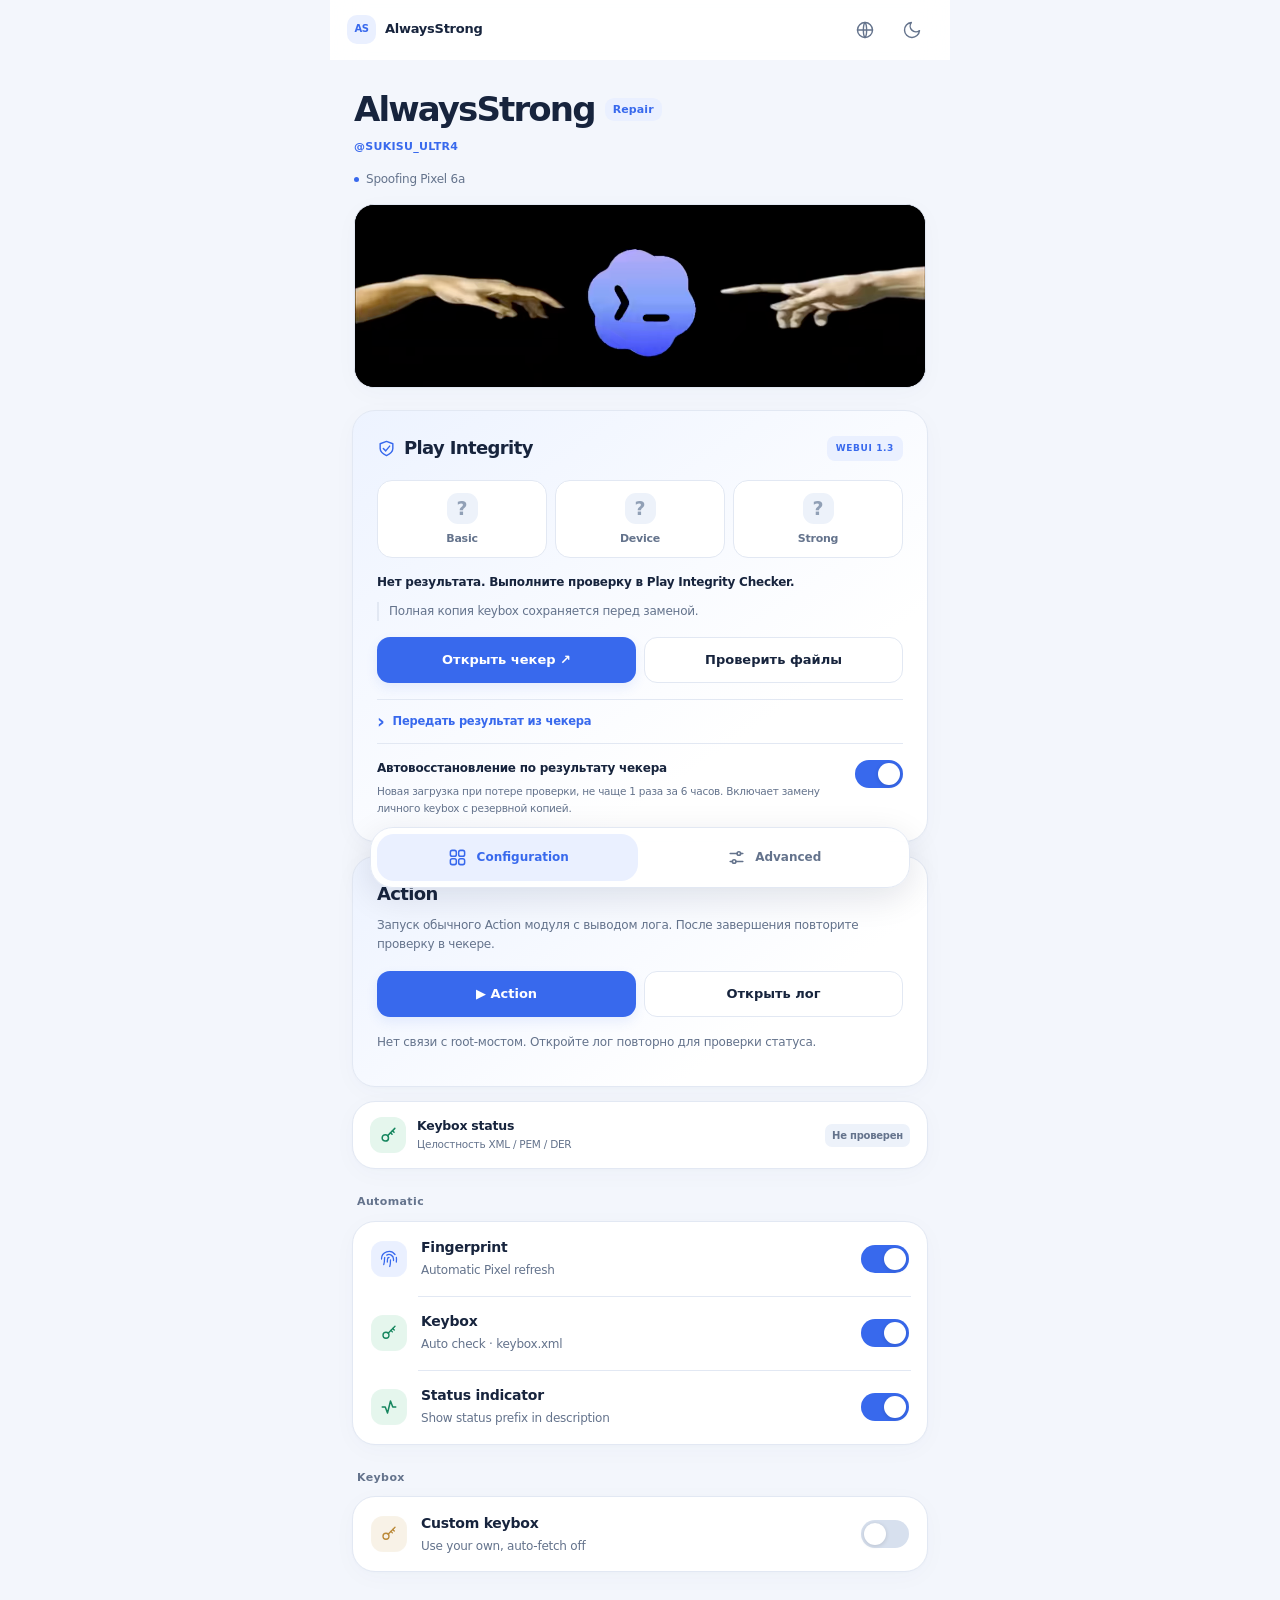
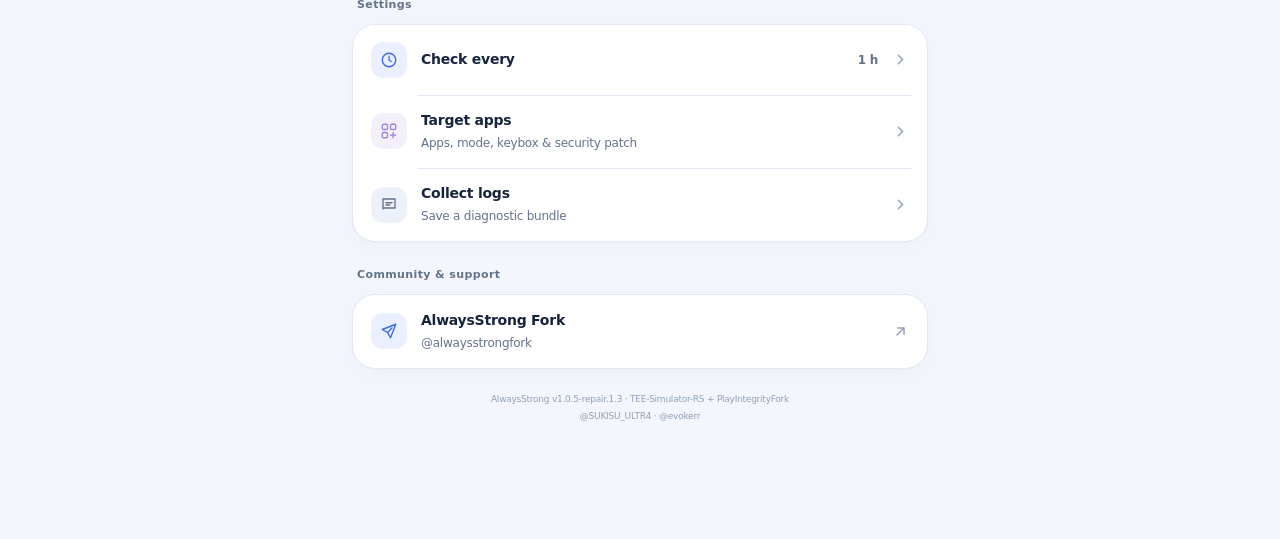
==== commit 4202a402: "Add WebUI Action with persistent live logs and serialized execution" ====
--- a/module/webroot/index.html
+++ b/module/webroot/index.html
@@ -50,6 +50,13 @@
         <div class="repair-switch"><span>Автовосстановление по результату чекера<small>Новая загрузка при потере проверки, не чаще 1 раза за 6 часов. Включает замену личного keybox с резервной копией.</small></span><label class="sw"><input type="checkbox" id="autoRepairSw" checked><span class="sl"></span></label></div>
       </div></div>
 
+      <div class="grp"><div class="card repair-panel action-panel">
+        <div class="repair-heading"><span class="panel-title">Action</span></div>
+        <p class="repair-note">Запуск обычного Action модуля с выводом лога. После завершения повторите проверку в чекере.</p>
+        <div class="repair-actions"><button type="button" id="runAction">▶ Action</button><button type="button" class="secondary" id="viewActionLog">Открыть лог</button></div>
+        <p class="repair-note" id="actionSummary" role="status">Ещё не запускался из WebUI.</p>
+      </div></div>
+
       <div class="grp"><div class="card statusbar">
         <span class="sk"><svg viewBox="0 0 24 24" fill="none" stroke="currentColor" stroke-width="1.9" stroke-linecap="round" stroke-linejoin="round"><circle cx="8" cy="15" r="4"/><path d="M10.8 12.2 20 3"/><path d="m17 6 2 2"/><path d="m14.5 8.5 2 2"/></svg></span>
         <span class="lab"><span data-i="status">Keybox status</span><small>Device verdict not checked</small></span>
@@ -165,6 +172,11 @@
       </div></div>
 
       <div class="grp"><div class="lbl" data-i="sec_target">Targeting</div><div class="card">
+        <div class="row" data-k="denylist selected target apps">
+          <div class="ic teal"><svg viewBox="0 0 24 24" fill="none" stroke="currentColor" stroke-width="1.8" stroke-linecap="round" stroke-linejoin="round"><path d="M12 3 4 6v6c0 4.5 3.5 8.5 8 9 4.5-.5 8-4.5 8-9V6z"/><path d="m8 12 3 3 5-6"/></svg></div>
+          <div class="txt"><div class="h">Sync targets to DenyList</div><div class="s">Magisk + compatible hider; enforcement must be off. Run Action after changing.</div></div>
+          <label class="sw"><input type="checkbox"><span class="sl"></span></label>
+        </div>
         <div class="row" data-k="auto targeting target list">
           <div class="ic blue"><svg viewBox="0 0 24 24" fill="none" stroke="currentColor" stroke-width="1.8" stroke-linecap="round" stroke-linejoin="round"><circle cx="12" cy="12" r="8"/><circle cx="12" cy="12" r="3"/><path d="M12 1.5v3M12 19.5v3M1.5 12h3M19.5 12h3"/></svg></div>
           <div class="txt"><div class="h" data-i="at_t">Auto targeting</div><div class="s" data-i="at_s">Add newly installed apps to the target list automatically</div></div>
@@ -190,6 +202,19 @@
       <span class="pic"><svg viewBox="0 0 24 24" fill="none" stroke="currentColor" stroke-width="1.9" stroke-linecap="round" stroke-linejoin="round"><path d="M4 7h9M17 7h3M4 17h3M11 17h9"/><circle cx="15" cy="7" r="2.3"/><circle cx="9" cy="17" r="2.3"/></svg></span>
       <span class="lb" data-i="tab_adv">Advanced</span></button>
   </div></nav>
+
+  <!-- Action output survives closing this dialog or the host WebUI. -->
+  <div class="modal" id="actionModal" hidden>
+    <div class="dialog">
+      <div class="dhead"><div class="dt">Action · Лог</div><button type="button" class="ib" id="actionClose" aria-label="Закрыть">×</button></div>
+      <div class="dbody">
+        <p class="sd" id="actionStatus" role="status">Загрузка…</p>
+        <pre id="actionOutput" tabindex="0" aria-label="Лог выполнения Action"></pre>
+        <p class="repair-note">Последние 64 КиБ. Полный лог: /data/adb/tricky_store/alwaysstrong/logs/action-webui.log</p>
+        <div class="srow dialog-actions"><button type="button" class="pill" id="actionRefresh">Обновить лог</button></div>
+      </div>
+    </div>
+  </div>
 
   <!-- Language picker -->
   <div class="modal" id="langModal" hidden>
--- a/module/webroot/app.css
+++ b/module/webroot/app.css
@@ -132,6 +132,8 @@
 .tab .pic{display:grid;place-items:center;flex-shrink:0;width:24px;height:24px}.tab svg{width:19px;height:19px}.tab .lb{font-size:10px;font-weight:700;line-height:1.4;overflow-wrap:anywhere;text-align:left}
 .tab.on{background:var(--a-soft);color:var(--accent)}.tab:active{transform:scale(.97)}
 .toast{position:fixed;left:50%;bottom:calc(94px + env(safe-area-inset-bottom,0px));z-index:100;transform:translate(-50%,10px);max-width:calc(100% - 40px);width:max-content;background:var(--ink);color:var(--card);padding:12px 16px;border-radius:15px;box-shadow:0 8px 28px #050e2526;font-size:12px;line-height:1.6;text-align:center;overflow-wrap:anywhere;opacity:0;pointer-events:none;transition:opacity .2s,transform .24s var(--ease)}.toast.show{opacity:1;transform:translate(-50%,0)}
+#actionOutput{margin:0;padding:14px;min-height:150px;max-height:48dvh;overflow:auto;border:1px solid var(--line);border-radius:13px;background:var(--field);color:var(--ink);font:11px/1.7 ui-monospace,SFMono-Regular,Consolas,monospace;white-space:pre-wrap;overflow-wrap:anywhere;user-select:text;-webkit-user-select:text}
+.action-panel button:disabled{opacity:.55;cursor:wait}
 .empty{display:none;padding:28px 16px;font-size:12px;line-height:1.65;color:var(--sub);text-align:center}
 .search{display:flex;align-items:center;gap:9px;min-height:44px;padding:10px 12px;margin:0 0 14px;background:var(--field);border:1px solid var(--line);border-radius:13px}
 .search svg{width:17px;height:17px;color:var(--sub);flex-shrink:0}.search input{width:100%;flex:1;min-width:0;border:0;outline:none;background:transparent;color:var(--ink);font-size:12px;line-height:1.5}.search input::placeholder{color:var(--faint)}
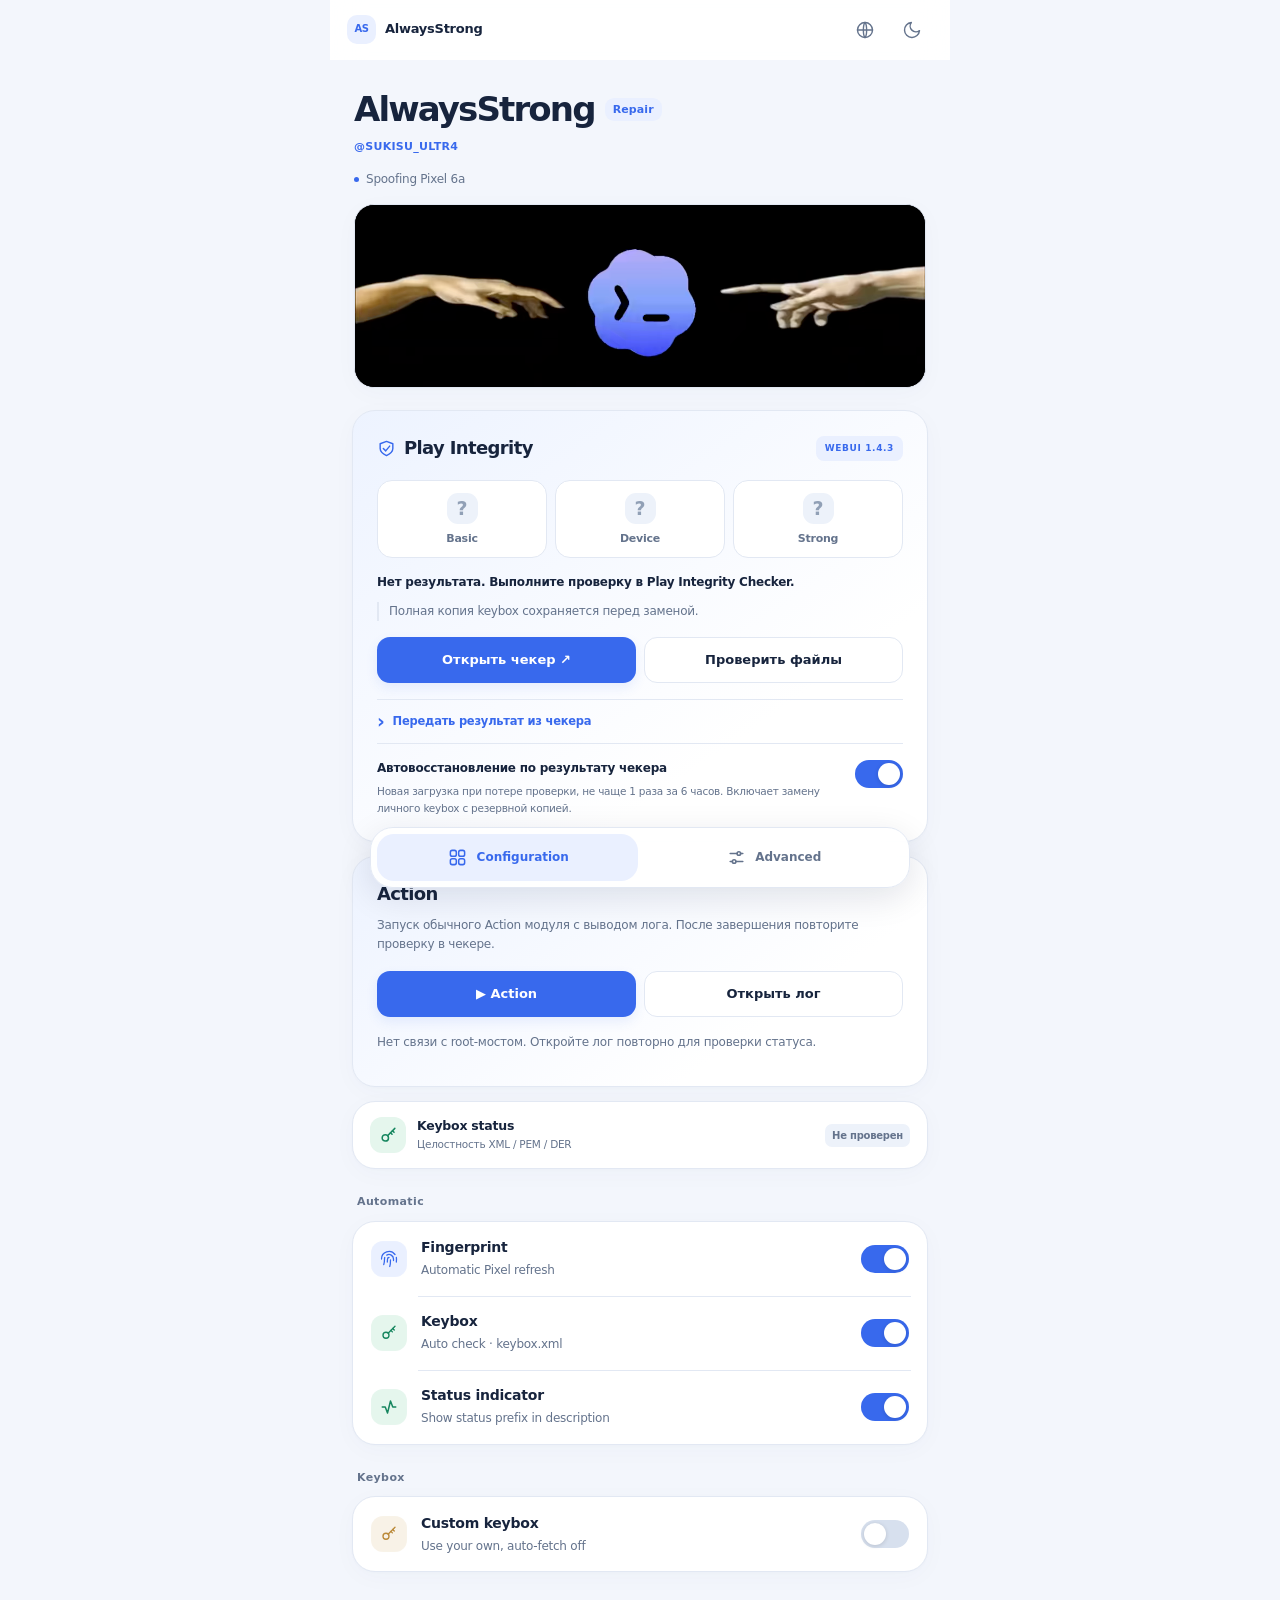
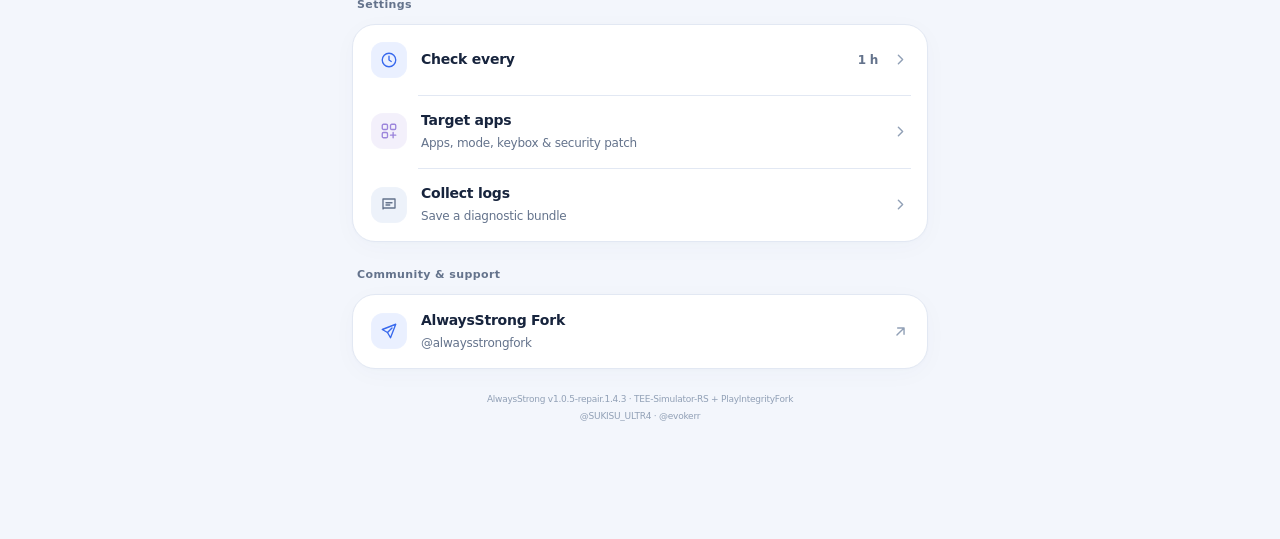
==== commit fec51865: "Repair 1.4.3: fix mksh Action parsing, shell reentry and error reporting" ====
--- a/module/webroot/index.html
+++ b/module/webroot/index.html
@@ -33,7 +33,7 @@
 
     <section id="pgMain">
       <div class="grp"><div class="card repair-panel">
-        <div class="repair-heading"><span class="panel-title"><svg viewBox="0 0 24 24" fill="none" stroke="currentColor" stroke-width="1.8" stroke-linecap="round" stroke-linejoin="round"><path d="m12 3 8 3v6c0 5-8 9-8 9s-8-4-8-9V6Z"/><path d="m8 12 3 3 5-6"/></svg>Play Integrity</span><span class="repair-tag">WEBUI 1.3</span></div>
+        <div class="repair-heading"><span class="panel-title"><svg viewBox="0 0 24 24" fill="none" stroke="currentColor" stroke-width="1.8" stroke-linecap="round" stroke-linejoin="round"><path d="m12 3 8 3v6c0 5-8 9-8 9s-8-4-8-9V6Z"/><path d="m8 12 3 3 5-6"/></svg>Play Integrity</span><span class="repair-tag">WEBUI 1.4.3</span></div>
         <div class="verdict-grid" aria-live="polite">
           <div class="verdict-pill" id="vBasic"><b>?</b>Basic</div>
           <div class="verdict-pill" id="vDevice"><b>?</b>Device</div>
@@ -122,7 +122,7 @@
         </a>
       </div></div>
 
-      <div class="note fork-footer">AlwaysStrong v1.0.5-repair.1.3 · TEE-Simulator-RS + PlayIntegrityFork<br>@SUKISU_ULTR4 · @evokerr</div>
+      <div class="note fork-footer">AlwaysStrong <span id="moduleVersion">v1.0.5-repair.1.4.3</span> · TEE-Simulator-RS + PlayIntegrityFork<br>@SUKISU_ULTR4 · @evokerr</div>
     </section>
 
     <section id="pgAdv" hidden>
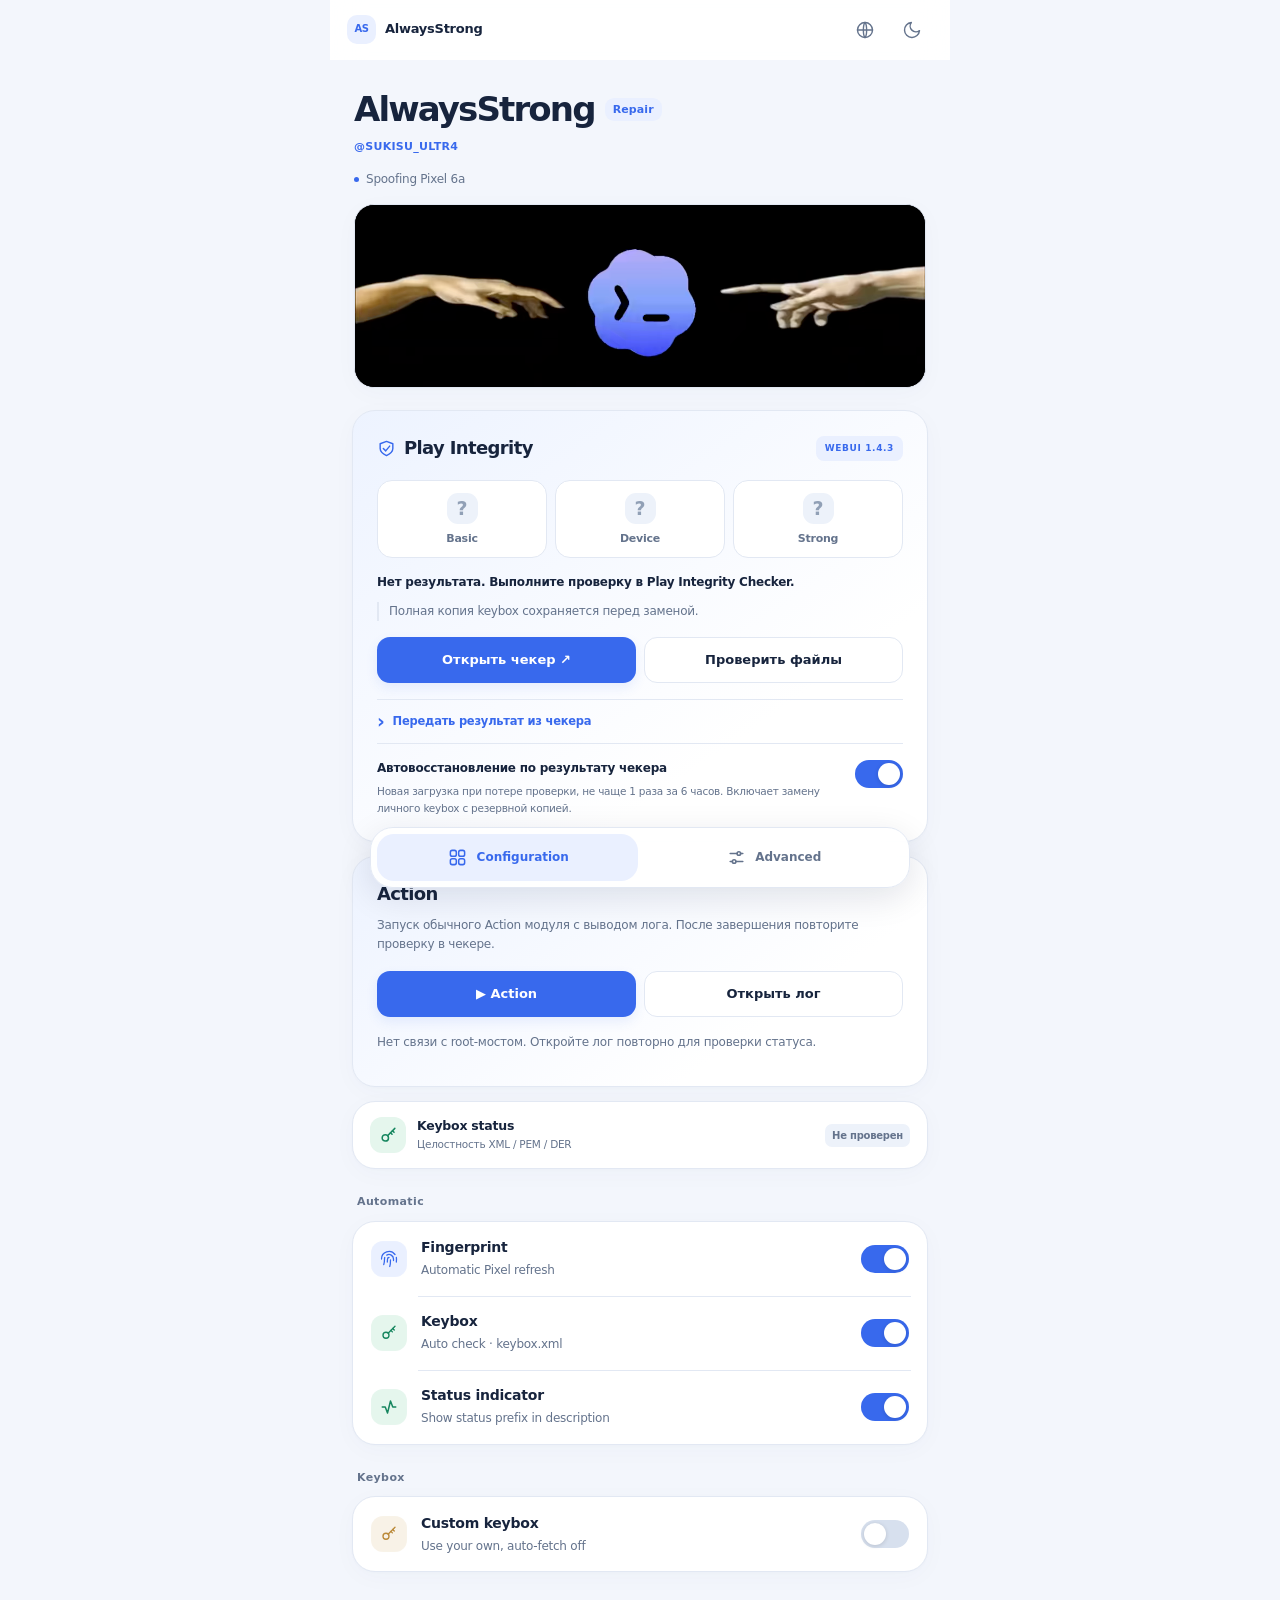
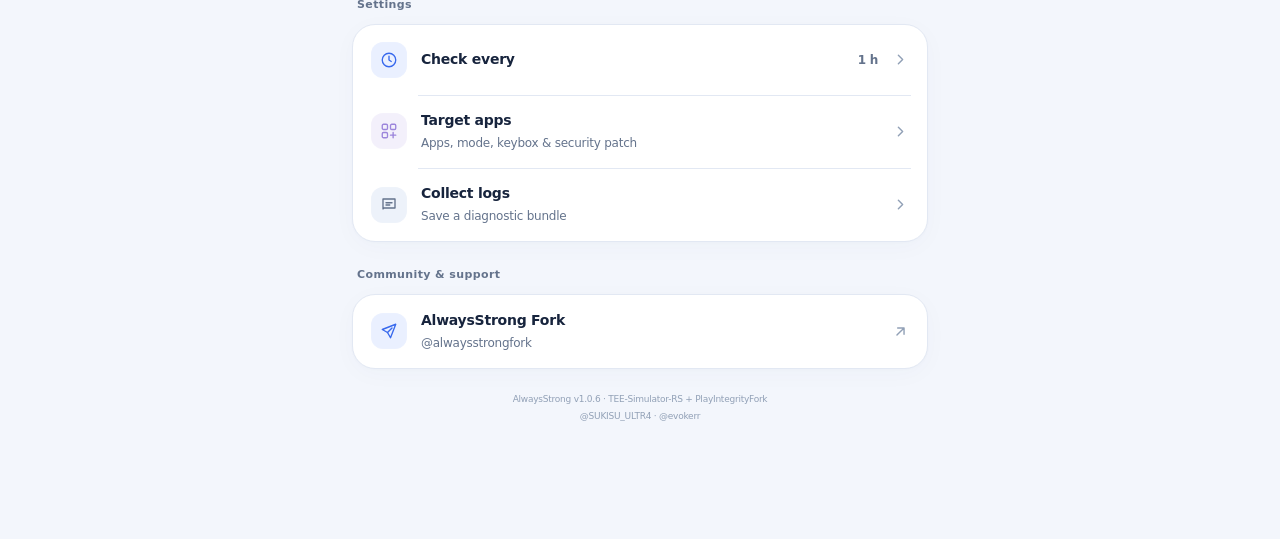
==== commit fe4b85b4: "Release v1.0.6: quarantine Zygisk payload after boot-safe and preserve update latch" ====
--- a/module/webroot/index.html
+++ b/module/webroot/index.html
@@ -122,7 +122,7 @@
         </a>
       </div></div>
 
-      <div class="note fork-footer">AlwaysStrong <span id="moduleVersion">v1.0.5-repair.1.4.3</span> · TEE-Simulator-RS + PlayIntegrityFork<br>@SUKISU_ULTR4 · @evokerr</div>
+      <div class="note fork-footer">AlwaysStrong <span id="moduleVersion">v1.0.6</span> · TEE-Simulator-RS + PlayIntegrityFork<br>@SUKISU_ULTR4 · @evokerr</div>
     </section>
 
     <section id="pgAdv" hidden>
